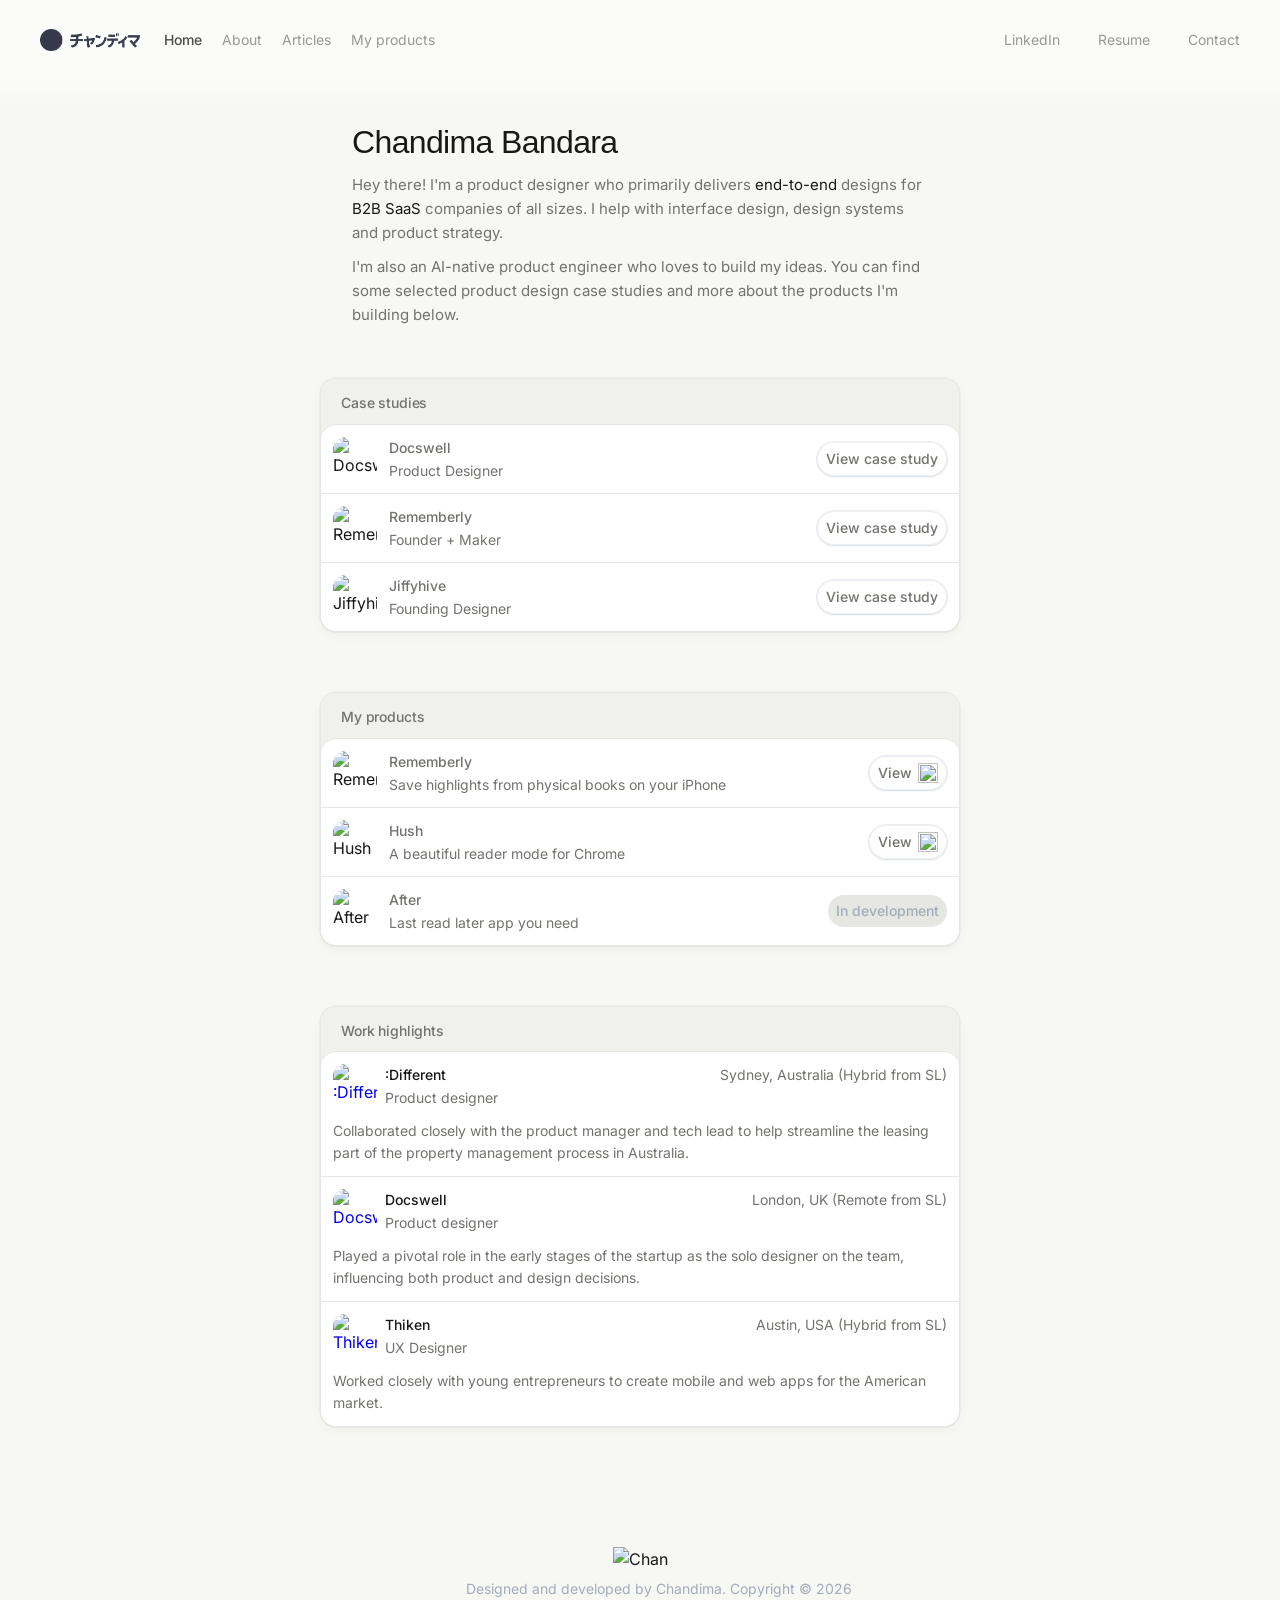
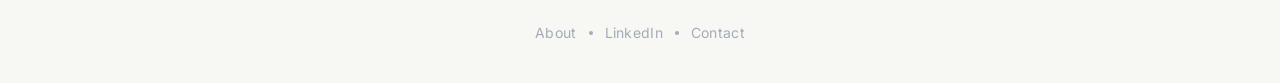
==== index.html @ 18dd3f69 "Update index.html" ====
<!doctype html>
<html lang="en">
  <head>
    <meta charset="UTF-8" />
    <meta
      name="viewport"
      content="width=device-width, initial-scale=1.0, viewport-fit=cover"
    />
    <meta name="theme-color" content="#ffffff" />
    <title>Chandima - Product Designer</title>
    <!-- Favicon -->
    <link rel="icon" type="image/x-icon" href="assets/favicon/favicon.ico" />
    <link rel="icon" type="image/png" sizes="96x96" href="assets/favicon/favicon-96x96.png" />
    <link rel="icon" type="image/svg+xml" href="assets/favicon/favicon.svg" />
    <link rel="apple-touch-icon" sizes="180x180" href="assets/favicon/apple-touch-icon.png" />
    <link rel="manifest" href="assets/favicon/site.webmanifest" />

    <link rel="preconnect" href="https://fonts.googleapis.com" />
    <link rel="preconnect" href="https://fonts.gstatic.com" crossorigin />
    <link
      href="https://fonts.googleapis.com/css2?family=Inter:opsz,wght@14..32,400..700&display=swap"
      rel="stylesheet"
    />
    <link
      href="https://fonts.googleapis.com/css2?family=JetBrains+Mono:wght@400;500;600;700&display=swap"
      rel="stylesheet"
    />
    <link rel="stylesheet" href="styles.css" />


    <!-- Open Graph / Facebook -->
    <meta property="og:type" content="website" />
    <meta property="og:title" content="Chandima - Product Designer" />
    <meta
      property="og:description"
      content="G'day, I'm Chan—A product designer and AI-powered developer."
    />
    <meta property="og:image" content="assets/open-graph.jpg" />

    <!-- Twitter -->
    <meta property="twitter:card" content="summary_large_image" />
    <meta property="twitter:title" content="Chandima - Product Designer" />
    <meta
      property="twitter:description"
      content="G'day, I'm Chan—A product designer and AI-powered developer."
    />
    <meta property="twitter:image" content="assets/open-graph.jpg" />

    <!-- Microsoft Clarity -->
    <script type="text/javascript">
      (function (c, l, a, r, i, t, y) {
        c[a] =
          c[a] ||
          function () {
            (c[a].q = c[a].q || []).push(arguments);
          };
        t = l.createElement(r);
        t.async = 1;
        t.src = 'https://www.clarity.ms/tag/' + i;
        y = l.getElementsByTagName(r)[0];
        y.parentNode.insertBefore(t, y);
      })(window, document, 'clarity', 'script', 'v20jyh00d5');
    </script>
    <!-- Hotjar Tracking Code for https://www.chandima.live -->
    <script>
      (function (h, o, t, j, a, r) {
        h.hj =
          h.hj ||
          function () {
            (h.hj.q = h.hj.q || []).push(arguments);
          };
        h._hjSettings = { hjid: 5008387, hjsv: 6 };
        a = o.getElementsByTagName('head')[0];
        r = o.createElement('script');
        r.async = 1;
        r.src = t + h._hjSettings.hjid + j + h._hjSettings.hjsv;
        a.appendChild(r);
      })(window, document, 'https://static.hotjar.com/c/hotjar-', '.js?sv=');
    </script>
    <!-- Google tag (gtag.js) -->
    <script
      async
      src="https://www.googletagmanager.com/gtag/js?id=G-MLHM3Q5T0Y"
    ></script>
    <script>
      window.dataLayer = window.dataLayer || [];
      function gtag() {
        dataLayer.push(arguments);
      }
      gtag('js', new Date());

      gtag('config', 'G-MLHM3Q5T0Y');
    </script>
  </head>
  <body>

    <div class="home page-root">
      <!-- Navbar -->
      <nav class="navbar">
        <div class="navbar-background"></div>
        <div class="navbar-content">
          <div class="nav-left">
            <a href="index.html" class="logo-link">
              <img src="assets/logo.png" alt="Chan" class="logo-image" />
            </a>
            <div class="nav-links">
              <a href="index.html" class="nav-link active">Home</a>
              <a href="about.html" class="nav-link">About</a>
              <a href="articles.html" class="nav-link">Articles</a>
              <a href="products.html" class="nav-link">My products</a>
            </div>
          </div>
          <div class="nav-right">
            <div class="nav-links">
              <a
                href="https://www.linkedin.com/in/chanbandara"
                class="nav-link has-icon"
                target="_blank"
                rel="noopener noreferrer"
                >LinkedIn<img src="assets/arrow-up-right.svg" alt="" class="nav-link-icon" /></a
              >
              <a
                href="https://drive.google.com/file/d/1zkMgUpNFrgcPfYl2BF4a07LVxze5P_ru/view?usp=drive_link"
                class="nav-link has-icon"
                target="_blank"
                rel="noopener noreferrer"
                >Resume<img src="assets/arrow-up-right.svg" alt="" class="nav-link-icon" /></a
              >
              <a href="contact.html" class="nav-link">Contact</a>
            </div>
            <button class="mobile-menu-toggle" aria-label="Toggle menu">
              <img src="assets/menu.svg" alt="Menu" width="24" height="24" />
            </button>
          </div>
        </div>
        <!-- Mobile Menu Overlay -->
        <div class="mobile-menu-overlay">
          <div class="mobile-nav-links">
            <a href="index.html" class="mobile-nav-link active">Home</a>
            <a href="about.html" class="mobile-nav-link">About</a>
            <a href="articles.html" class="mobile-nav-link">Articles</a>
            <a href="products.html" class="mobile-nav-link">My products</a>
            <a
              href="https://www.linkedin.com/in/chanbandara"
              class="mobile-nav-link has-icon"
              target="_blank"
              rel="noopener noreferrer"
              >LinkedIn<img src="assets/arrow-up-right.svg" alt="" class="nav-link-icon" /></a
            >
            <a
              href="https://drive.google.com/file/d/1zkMgUpNFrgcPfYl2BF4a07LVxze5P_ru/view?usp=drive_link"
              class="mobile-nav-link has-icon"
              target="_blank"
              rel="noopener noreferrer"
              >Resume<img src="assets/arrow-up-right.svg" alt="" class="nav-link-icon" /></a
            >
            <a href="contact.html" class="mobile-nav-link">Contact</a>
          </div>
        </div>
      </nav>

      <!-- Animated cloud layer (background within intro stack) -->

      <div class="intro-stack">
        <!-- Hero Section -->
        <section class="hero">
          <div class="hero-content">
            <div class="hero-text">
              <h1 class="hero-title">Chandima Bandara</h1>
            </div>
            <div class="hero-body">
              <p class="body-text">
                Hey there! I'm a product designer who primarily delivers <span class="highlighted-text">end-to-end</span> designs for <span class="highlighted-text">B2B SaaS</span> companies of all sizes. I help with interface design, design systems and product strategy.
              </p>
              <p class="body-text">
                I'm also an AI-native product engineer who loves to build my ideas. You can find some selected product design case studies and more about the products I'm building below.
              </p>
            </div>
          </div>
        </section>



        <!-- Case Studies Section -->
        <section class="case-studies" id="case-studies">
          <div class="products-fieldset">
            <div class="products-fieldset-legend">
              <span class="products-fieldset-legend-text">Case studies</span>
            </div>
            <div class="products-fieldset-body">
              <!-- Docswell Case Study -->
              <div
                class="case-card"
                data-case-study="docswell"
                data-preview-image="assets/docswell-case-study/docswell-featured.png"
              >
                <div class="product-card-content">
                  <div class="product-logo-wrapper">
                    <img
                      src="assets/docswell-case-study/product-logo.png"
                      alt="Docswell logo"
                      class="product-logo"
                    />
                  </div>
                  <div class="product-details">
                    <p class="product-name">Docswell</p>
                    <p class="product-description">Product Designer</p>
                  </div>
                </div>
                <a href="docswell-case-study.html" class="product-button-secondary">
                  <span class="product-button-text">View case study</span>
                </a>
              </div>
              
              <!-- Rememberly Case Study -->
              <div
                class="case-card"
                data-case-study="rememberly"
                data-preview-image="assets/rememberly-case-study/rememberly-featured.png"
              >
                <div class="product-card-content">
                  <div class="product-logo-wrapper">
                    <img
                      src="assets/rememberly-case-study/rememberly-company-logo.png"
                      alt="Rememberly logo"
                      class="product-logo"
                    />
                  </div>
                  <div class="product-details">
                    <p class="product-name">Rememberly</p>
                    <p class="product-description">Founder + Maker</p>
                  </div>
                </div>
                <a href="rememberly-case-study.html" class="product-button-secondary">
                  <span class="product-button-text">View case study</span>
                </a>
              </div>
              
              <!-- Jiffyhive Case Study -->
              <div
                class="case-card"
                data-case-study="jiffyhive"
                data-preview-image="assets/jiffy-case-study/jiffy-featured.png"
              >
                <div class="product-card-content">
                  <div class="product-logo-wrapper">
                    <img
                      src="assets/jiffyhive-case-study-logo.png"
                      alt="Jiffyhive logo"
                      class="product-logo"
                    />
                  </div>
                  <div class="product-details">
                    <p class="product-name">Jiffyhive</p>
                    <p class="product-description">Founding Designer</p>
                  </div>
                </div>
                <a href="jiffyhive-case-study.html" class="product-button-secondary">
                  <span class="product-button-text">View case study</span>
                </a>
              </div>
            </div>
          </div>
        </section>
      </div>

      <!-- My Products Section -->
      <section class="my-products-section" id="my-products">
        <div class="products-fieldset">
          <div class="products-fieldset-legend">
            <span class="products-fieldset-legend-text">My products</span>
          </div>
          <div class="products-fieldset-body">
            <div class="product-card">
              <div class="product-card-content">
                <div class="product-logo-wrapper">
                  <img
                    src="assets/rememberly-product-logo.png"
                    alt="Rememberly logo"
                    class="product-logo"
                  />
                </div>
                <div class="product-details">
                  <p class="product-name">Rememberly</p>
                  <p class="product-description">
                    <span class="desc-desktop">Save highlights from physical books on your iPhone</span>
                    <span class="desc-mobile">iPhone app</span>
                  </p>
                </div>
              </div>
              <a
                href="https://apple.co/4uzIlRn"
                class="product-button-secondary"
                target="_blank"
                rel="noopener noreferrer"
              >
                <span class="product-button-text">View</span>
                <img
                  src="assets/arrow-up-right.svg"
                  alt=""
                  class="product-button-icon"
                />
              </a>
            </div>
            <div class="product-card">
              <div class="product-card-content">
                <div class="product-logo-wrapper">
                  <img
                    src="assets/hush-product-logo.png"
                    alt="Hush logo"
                    class="product-logo"
                  />
                </div>
                <div class="product-details">
                  <p class="product-name">Hush</p>
                  <p class="product-description">
                    <span class="desc-desktop">A beautiful reader mode for Chrome</span>
                    <span class="desc-mobile">Chrome extension</span>
                  </p>
                </div>
              </div>
              <a
                href="https://chromewebstore.google.com/detail/ccpcpcolgkpbcljphckfcfigfbdjknpb?utm_source=item-share-cb"
                class="product-button-secondary"
                target="_blank"
                rel="noopener noreferrer"
              >
                <span class="product-button-text">View</span>
                <img
                  src="assets/arrow-up-right.svg"
                  alt=""
                  class="product-button-icon"
                />
              </a>
            </div>
            <div class="product-card">
              <div class="product-card-content">
                <div class="product-logo-wrapper">
                  <img
                    src="assets/after-product-logo.png"
                    alt="After logo"
                    class="product-logo"
                  />
                </div>
                <div class="product-details">
                  <p class="product-name">After</p>
                  <p class="product-description">
                    <span class="desc-desktop">Last read later app you need</span>
                    <span class="desc-mobile">Read later app</span>
                  </p>
                </div>
              </div>
              <button class="product-button-disabled" disabled>
                <span class="product-button-text">In development</span>
              </button>
            </div>
          </div>
        </div>
      </section>

      <!-- Testimonials Section (Hidden) -->
      <!--
      <section class="testimonials-section" id="testimonials">
        <div class="testimonials-content">
          <div class="testimonials-header">
            <div class="testimonials-icon">
              <img
                src="assets/testimonials/testimonial-icon.png"
                alt="Testimonials icon"
                class="testimonials-icon-img"
              />
            </div>
            <h3 class="section-heading">Words from colleagues</h3>
            <p class="testimonials-subtitle">
              A few good words from colleagues
            </p>
          </div>
          <div class="testimonials-list">
            <div class="testimonial-item">
              <div class="testimonial-profile">
                <div class="testimonial-avatar-wrapper">
                  <img
                    src="assets/testimonials/image-andrew.png"
                    alt="Andrew McKay"
                    class="testimonial-avatar"
                  />
                </div>
                <div class="testimonial-author-info">
                  <h4 class="testimonial-author-name">
                    <a
                      href="https://www.linkedin.com/in/andrewmckay899/"
                      target="_blank"
                      >Andrew McKay</a
                    >
                  </h4>
                  <p class="testimonial-author-role">
                    Principal Product Designer @Relume
                  </p>
                </div>
              </div>
              <div class="testimonial-text">
                <p>
                  Chandima has been a great addition to my team of designers at
                  :Different. He is naturally inquisitive and has demonstrated
                  high level of detail when approaching his work. His UX
                  research skills are strong and he has a natural charisma that
                  has made it easy to form relationships with colleagues.
                </p>
              </div>
            </div>
            <div class="testimonial-item">
              <div class="testimonial-profile">
                <div class="testimonial-avatar-wrapper">
                  <img
                    src="assets/testimonials/image-vishwa.png"
                    alt="Vishwa Perera"
                    class="testimonial-avatar"
                  />
                </div>
                <div class="testimonial-author-info">
                  <h4 class="testimonial-author-name">
                    <a
                      href="https://www.linkedin.com/in/vishwakperera/"
                      target="_blank"
                      >Vishwa Perera</a
                    >
                  </h4>
                  <p class="testimonial-author-role">
                    Design Consultant @OwasLo
                  </p>
                </div>
              </div>
              <div class="testimonial-text">
                <p>
                  It was a pleasure working with Chandima on the product design
                  team where we were constantly brain milked to find the most
                  suitable answers to mind-tangling problems. Despite being a
                  part of a team where the product manager was constantly
                  switched, Chandima showed how great he is at adapting to the
                  situation and working through the storm. Wish him all the very
                  best in all his future endeavours and I believe he would be an
                  excellent fit for any product design team.
                </p>
              </div>
            </div>
          </div>
        </div>
      </section>
      -->

      <!-- Work Experience Section -->
      <section class="work-experience-section" id="work-experience">
        <div class="products-fieldset">
          <div class="products-fieldset-legend">
            <span class="products-fieldset-legend-text">Work highlights</span>
          </div>
          <div class="products-fieldset-body">
            <div class="experience-item">
              <div class="experience-header">
                <div class="experience-company-details">
                  <div class="experience-logo-wrapper">
                    <a href="https://www.linkedin.com/company/different/" target="_blank" rel="noopener noreferrer" style="display: contents;">
                      <img
                        src="assets/work-experience/different-logo.png"
                        alt=":Different logo"
                        class="experience-logo"
                      />
                    </a>
                  </div>
                  <div class="experience-info">
                    <a href="https://www.linkedin.com/company/different/" target="_blank" rel="noopener noreferrer" style="text-decoration: none; color: inherit;">
                      <h4 class="experience-company">:Different</h4>
                    </a>
                    <p class="experience-role">Product designer</p>
                  </div>
                </div>
                <div class="experience-location">Sydney, Australia (Hybrid from SL)</div>
              </div>
              <div class="experience-description">
                <p>
                  Collaborated closely with the product manager and tech lead to
                  help streamline the leasing part of the property management
                  process in Australia.
                </p>
              </div>
            </div>
            <div class="experience-item">
              <div class="experience-header">
                <div class="experience-company-details">
                  <div class="experience-logo-wrapper">
                    <a href="https://www.linkedin.com/company/therasee/" target="_blank" rel="noopener noreferrer" style="display: contents;">
                      <img
                        src="assets/work-experience/docswell-logo.png"
                        alt="Docswell logo"
                        class="experience-logo"
                      />
                    </a>
                  </div>
                  <div class="experience-info">
                    <a href="https://www.linkedin.com/company/therasee/" target="_blank" rel="noopener noreferrer" style="text-decoration: none; color: inherit;">
                      <h4 class="experience-company">Docswell</h4>
                    </a>
                    <p class="experience-role">Product designer</p>
                  </div>
                </div>
                <div class="experience-location">London, UK (Remote from SL)</div>
              </div>
              <div class="experience-description">
                <p>
                  Played a pivotal role in the early stages of the startup as
                  the solo designer on the team, influencing both product and
                  design decisions.
                </p>
              </div>
            </div>
            <div class="experience-item">
              <div class="experience-header">
                <div class="experience-company-details">
                  <div class="experience-logo-wrapper">
                    <a href="https://www.linkedin.com/company/thiken/" target="_blank" rel="noopener noreferrer" style="display: contents;">
                      <img
                        src="assets/work-experience/thiken-logo.png"
                        alt="Thiken logo"
                        class="experience-logo"
                      />
                    </a>
                  </div>
                  <div class="experience-info">
                    <a href="https://www.linkedin.com/company/thiken/" target="_blank" rel="noopener noreferrer" style="text-decoration: none; color: inherit;">
                      <h4 class="experience-company">Thiken</h4>
                    </a>
                    <p class="experience-role">UX Designer</p>
                  </div>
                </div>
                <div class="experience-location">Austin, USA (Hybrid from SL)</div>
              </div>
              <div class="experience-description">
                <p>
                  Worked closely with young entrepreneurs to create mobile and
                  web apps for the American market.
                </p>
              </div>
            </div>
          </div>
        </div>
      </section>

      <!-- Footer Section -->
      <footer class="footer-section">
        <div class="footer-content">
          <div class="footer-top">
            <div class="footer-logo">
              <img src="assets/footer-logo.png" alt="Chan" />
            </div>
            <p class="footer-copyright">
              Designed and developed by Chandima. Copyright © 2026
            </p>
          </div>
          <div class="footer-links">
            <a href="about.html" class="footer-link">About</a>
            <div class="footer-dot"></div>
            <a
              href="https://www.linkedin.com/in/chankarunaratne/"
              target="_blank"
              class="footer-link"
              >LinkedIn</a
            >
            <div class="footer-dot"></div>
            <a href="contact.html" class="footer-link"
              >Contact</a
            >
          </div>
        </div>
      </footer>

      <!-- Image Popup Modal -->
      <div
        id="image-popup-modal"
        class="image-popup-modal"
        style="display: none"
      >
        <div class="image-popup-overlay"></div>
        <button class="image-popup-close" aria-label="Close image popup">
          <img src="assets/close-button.svg" alt="Close" />
        </button>
        <img id="popup-image" src="" alt="" class="popup-image" />
      </div>
    </div>


    <script src="page-transition.js" defer></script>
    <script src="script-clean.js" defer></script>
  </body>
</html>
---- styles.css ----
/* PP Neue Montreal Font Faces */
@font-face {
  font-family: 'PP Neue Montreal';
  src: url('fonts/PPNeueMontreal-Book.otf') format('opentype');
  font-weight: 400;
  font-style: normal;
  font-display: swap;
}

@font-face {
  font-family: 'PP Neue Montreal';
  src: url('fonts/PPNeueMontreal-Medium.otf') format('opentype');
  font-weight: 500;
  font-style: normal;
  font-display: swap;
}

@font-face {
  font-family: 'PP Neue Montreal';
  src: url('fonts/PPNeueMontreal-Bold.otf') format('opentype');
  font-weight: 700;
  font-style: normal;
  font-display: swap;
}

@font-face {
  font-family: 'PP Neue Montreal';
  src: url('fonts/PPNeueMontreal-Italic.otf') format('opentype');
  font-weight: 400;
  font-style: italic;
  font-display: swap;
}

@font-face {
  font-family: 'PP Neue Montreal';
  src: url('fonts/PPNeueMontreal-Thin.otf') format('opentype');
  font-weight: 100;
  font-style: normal;
  font-display: swap;
}

/* Reset and base styles */
* {
  margin: 0;
  padding: 0;
  box-sizing: border-box;
}

html {
  width: 100%;
  overflow-x: clip;
  min-height: 100%;
  scroll-behavior: smooth;
  /* Clean white background */
  background: var(--bg-white);
  transition: background-color 0.3s ease;
}

/* iOS Safari edge-to-edge: fill the safe area behind the notch */
@supports (padding-top: env(safe-area-inset-top)) {
  html::before {
    content: '';
    position: fixed;
    top: 0;
    left: 0;
    right: 0;
    height: env(safe-area-inset-top, 0px);
    background: var(--bg-white);
    transition: background-color 0.3s ease;
    z-index: 999; /* Ensure it sits above standard content but below navbar */
    pointer-events: none;
  }
}

body {
  font-family:
    'Inter',
    -apple-system,
    BlinkMacSystemFont,
    'Segoe UI',
    Roboto,
    'Helvetica Neue',
    Arial,
    sans-serif;
  background-color: transparent;
  color: var(--text-primary);
  line-height: 1.5;
  -webkit-font-smoothing: antialiased;
  -moz-osx-font-smoothing: grayscale;
  margin: 0;
  padding: 0;
  width: 100%;
  overflow-x: clip;
  min-height: 100vh;
  position: relative;
  transition: background-color 0.3s ease, color 0.3s ease;
}

/* Cross-page fade (used for home <-> about navigation) */
.page-root {
  opacity: 0;
  transition: opacity 180ms ease;
}

.page-root.page-ready {
  opacity: 1;
}

.page-root.page-leave {
  opacity: 0;
}



/* Animation classes for smooth loading */
.fade-blur-up {
  opacity: 0;
  transform: translateY(20px);
  filter: blur(8px);
  transition:
    opacity 0.8s cubic-bezier(0.34, 1.56, 0.64, 1),
    transform 0.9s cubic-bezier(0.34, 1.56, 0.64, 1),
    filter 0.8s cubic-bezier(0.34, 1.56, 0.64, 1);
}

.fade-blur-up.animate {
  opacity: 1;
  transform: translateY(0);
  filter: blur(0px);
}

@keyframes aboutModalBodyFadeIn {
  0% {
    opacity: 0;
    transform: translateY(24px);
    filter: blur(14px);
  }
  100% {
    opacity: 1;
    transform: translateY(0px);
    filter: blur(0px);
  }
}

@keyframes aboutModalBodyFadeOut {
  0% {
    opacity: 1;
    transform: translateY(0px);
    filter: blur(0px);
  }
  100% {
    opacity: 0;
    transform: translateY(24px);
    filter: blur(14px);
  }
}

/* Initial state - all sections hidden by default */
.navbar,
.about-panel,
.hero,
.case-studies,
.my-products-section,
.work-experience-section,
.writing-section,
.articles-section,
.testimonials-section,
.final-illustration-section,
.footer-section {
  opacity: 0;
  transform: translateY(20px);
  filter: blur(8px);
}

/* Case study page: hidden until JS adds fade-blur-up + animate */
.case-study-page .case-study-header,
.case-study-page .case-study-app-card,
.case-study-page .case-study-text-container > .case-study-featured-image,
.case-study-page .case-study-text-container > .case-study-note-container,
.case-study-page .case-study-achievements,
.case-study-page .case-study-sections,
.case-study-page .case-study-description {
  opacity: 0;
  transform: translateY(20px);
  filter: blur(8px);
}

.case-study-page .fade-blur-up.animate {
  opacity: 1;
  transform: none;
  filter: none;
}

/* Container for staggered animations */
.stagger-container {
  opacity: 0;
  filter: blur(8px);
  transform: translateY(12px);
  transition:
    opacity 0.7s cubic-bezier(0.34, 1.56, 0.64, 1),
    filter 0.7s cubic-bezier(0.34, 1.56, 0.64, 1),
    transform 1.4s cubic-bezier(0.34, 1.56, 0.64, 1);
}

.stagger-container.animate {
  opacity: 1;
  filter: blur(0px);
  transform: translateY(0);
}

/* Spring animation delays for staggered loading */
.stagger-delay-1 {
  animation-delay: 0.06s;
}
.stagger-delay-2 {
  animation-delay: 0.12s;
}
.stagger-delay-3 {
  animation-delay: 0.18s;
}
.stagger-delay-4 {
  animation-delay: 0.24s;
}
.stagger-delay-5 {
  animation-delay: 0.3s;
}
.stagger-delay-6 {
  animation-delay: 0.36s;
}
.stagger-delay-7 {
  animation-delay: 0.42s;
}
.stagger-delay-8 {
  animation-delay: 0.48s;
}

/* Enhanced transitions for interactive elements */
.smooth-transition {
  transition: all 0.3s cubic-bezier(0.4, 0, 0.2, 1);
}

.section-heading {
  font-family:
    'Inter',
    -apple-system,
    BlinkMacSystemFont,
    'Segoe UI',
    Roboto,
    'Helvetica Neue',
    Arial,
    sans-serif;
  font-size: 18px;
  font-weight: 400;
  line-height: 1;
  color: var(--text-primary);
  margin: 0;
  margin-top: 12px;
}

/* Design System Variables */
:root {
  /* --- Primitives --- */
  --white:     #ffffff;
  
  /* --- Gray (warm neutral) ---
     Anchored at surface default #f7f7f4 (gray-100).
     OKLCH generation: perceptual lightness ladder, hue locked at ~106°
     (warm paper from anchor), chroma held low and tapered on dark stops.
     gray-50/100/200 = surfaces; gray-400+ = text & borders. */
  --gray-50:   #fdfdfa; /* raised / inset highlight — lightest surface */
  --gray-100:  #f7f7f4; /* surface default — page & panel background */
  --gray-150:  #f0f0ed; /* sunken card background (Option 1) */
  --gray-200:  #e6e6e3; /* borders, dividers, sunken wells */
  --gray-300:  #d4d4d2; /* strong borders, disabled fills */
  --gray-400:  #8f8f8b; /* placeholder, disabled text (≥3:1 on gray-100) */
  --gray-500:  #72726e; /* secondary text (≥4.5:1 on gray-100) */
  --gray-600:  #545452; /* tertiary emphasis */
  --gray-700:  #41413f; /* dark borders, muted chrome */
  --gray-800:  #282827; /* raised dark surfaces */
  --gray-900:  #181817; /* primary text on light surfaces */

  /* --- New Semantic Variables --- */
  --color-background:         var(--gray-100);  /* page background */
  --color-surface:            var(--white);     /* cards, modals — lifts off warm bg */
  --color-surface-raised:     var(--gray-50);   /* subtle elevation (dropdowns, wells) */
  --color-surface-overlay:    var(--white);     /* popovers, toasts */
  --color-surface-sunken:     var(--gray-200);  /* inset panels, code blocks */
  --color-surface-sunken-soft: var(--gray-150); /* soft sunken surfaces (app cards) */

  --color-foreground:         var(--gray-900);  /* primary body text */
  --color-foreground-muted:   var(--gray-500);  /* secondary text, labels */
  --color-foreground-subtle:  var(--gray-400);  /* placeholder, disabled */

  /* Legacy Semantic Mappings (for backwards-compatibility) */
  --text-primary: var(--color-foreground);
  --text-muted: var(--color-foreground-muted);
  --text-subdued: var(--color-foreground-muted);
  --text-normal: var(--color-foreground-muted);
  --bg-normal: var(--color-surface-sunken-soft);
  --bg-pressed: var(--color-surface-sunken);
  --bg-white: var(--color-background);
  --app-card-surface: var(--white);
  --app-card-border: var(--color-surface-sunken);
  --gradient-from: #949494;
  --gradient-to: #b3b3b399;
  --navbar-bg: rgba(254, 254, 254, 0.65);
  --navbar-bg-scrolled: rgba(254, 254, 254, 0.75);
  --hero-bg: var(--color-surface-sunken-soft);
  --hero-border: var(--color-surface-sunken);
  --modal-overlay: rgba(0, 0, 0, 0.8);
  --card-border: var(--color-surface-sunken);
  --border-regular: var(--color-surface-sunken);
  --card-role-text: rgba(0, 0, 0, 0.6);
  --article-title: var(--text-muted);
  --article-button-bg: var(--white);
  --article-button-border: rgba(18, 55, 105, 0.08);
  --article-button-shadow: rgba(164, 172, 185, 0.24);
  --article-button-hover: var(--color-surface-raised);
  --article-divider: var(--color-surface-sunken);
  --testimonial-bg: var(--white);
  --testimonial-name: #000000;
  --testimonial-border: var(--color-surface-sunken);
  --nav-link: rgba(0, 0, 0, 0.4);
  --nav-link-active: rgba(0, 0, 0, 0.7);
  --nav-link-hover: rgba(0, 0, 0, 0.8);
  --nav-location: rgba(0, 0, 0, 0.3);
  --card-bg: var(--white);
  --card-shadow: 0 0 0 0.5px rgba(0, 0, 0, 0.06), 0 1px 3px rgba(0, 0, 0, 0.04), 0 4px 12px rgba(0, 0, 0, 0.03);
}

.text-muted {
  color: var(--text-muted);
}

/* Layout */
.home {
  position: relative;
  min-height: 100vh;
  width: 100%;
  overflow-x: clip;
  padding-top: 0; /* navbar is not fixed */
}

/* About page layout */
.about {
  position: relative;
  width: 100%;
  overflow: visible; /* allow standard page scroll */
  min-height: 100vh;
}

.about-html,
.about-page {
  height: auto;
  overflow: visible;
}

/* About: ensure the content panel is always above sky + glare layers */
.about-page .intro-stack {
  z-index: 1; /* create a clear stacking context above background layers */
}

.about-page .about-panel {
  z-index: 2; /* keep the panel above any intro-stack overlays */
}



/* Match the homepage background layer */
.about::before {
  content: '';
  position: absolute;
  top: 0;
  left: 50%;
  transform: translateX(-50%);
  width: 100%;
  height: 100svh;
  pointer-events: none;
  z-index: -3;
  background: var(--bg-white);
}

@supports (height: 100dvh) {
  .about::before {
    height: 100dvh;
  }
}

/* White content container that matches hero width + top radius and starts in same vertical spot */
.about-panel {
  margin: 0 auto;
  width: 720px;
  max-width: 90%;
  /* About: white reading surface, with subtle "glassy" border/highlight */
  background: linear-gradient(
    180deg,
    rgba(255, 255, 255, 0.92) 0%,
    rgba(255, 255, 255, 0.86) 100%
  );
  border-radius: 32px;
  border: 1px solid rgba(255, 255, 255, 0.62);
  backdrop-filter: saturate(120%) blur(18px);
  -webkit-backdrop-filter: saturate(120%) blur(18px);
  box-shadow:
    0 14px 40px rgba(0, 0, 0, 0.12),
    inset 0 1px 0 rgba(255, 255, 255, 0.82);
  overflow: hidden;
  display: flex;
  flex-direction: column;
  position: relative; /* needed for lens flare overlay */
  /* Force Safari to respect border-radius clipping for animated children */
  -webkit-mask-image: -webkit-radial-gradient(white, black);
  mask-image: radial-gradient(white, black);
  isolation: isolate;
  /* Fill the rest of the viewport under the navbar */
  height: calc(100vh - var(--navbar-height, 0px));
}

@supports (height: 100dvh) {
  .about-panel {
    height: calc(100dvh - var(--navbar-height, 0px));
  }
}

/* About panel lens flare overlay - same as hero glass reflection */
.about-panel::before {
  content: '';
  position: absolute;
  inset: 0;
  pointer-events: none;
  /* Keep the "glass" feel, but make it subtle (better for long-form reading) */
  background-image:
    radial-gradient(
      circle at 85% 10%,
      rgba(255, 255, 255, 0.75) 0%,
      rgba(255, 255, 255, 0.22) 22%,
      rgba(255, 255, 255, 0) 55%
    ),
    linear-gradient(
      180deg,
      rgba(255, 255, 255, 0.55) 0%,
      rgba(255, 255, 255, 0) 40%
    );
  opacity: 0.55;
  filter: blur(0.5px);
  animation: none;
  z-index: 0;
}

.about-panel-scroll {
  flex: 1;
  min-height: 0;
  overflow-y: auto;
  -webkit-overflow-scrolling: touch;
  overscroll-behavior: contain;
  padding-bottom: env(safe-area-inset-bottom, 0px);
}

.about-panel-inner {
  padding: 35px 32px 48px 32px; /* align with hero padding, plus a bit more bottom */
  position: relative;
  z-index: 1; /* ensure text sits above the flare */
}

.about-title {
  font-family:
    'Inter',
    -apple-system,
    BlinkMacSystemFont,
    'Segoe UI',
    Roboto,
    'Helvetica Neue',
    Arial,
    sans-serif;
  font-size: 24px;
  font-weight: 500;
  line-height: 32px;
  color: var(--text-muted);
  margin: 0;
  letter-spacing: -0.01em;
}

.about-body {
  font-family:
    'Inter',
    -apple-system,
    BlinkMacSystemFont,
    'Segoe UI',
    Roboto,
    'Helvetica Neue',
    Arial,
    sans-serif;
  font-size: 16px;
  font-weight: 400;
  line-height: 26px;
  color: var(--text-normal);
  margin: 0;
}

/* About Modal (Figma 2026) */
#about-modal .about-modal-inner {
  display: flex;
  flex-direction: column;
  align-items: stretch;
  justify-content: flex-start;
  gap: 32px;
  width: 100%;
}

#about-modal .about-modal-header {
  text-align: left;
  display: flex;
  flex-direction: column;
  align-items: flex-start;
  gap: 12px;
  width: 100%;
  max-width: 654px;
  margin-left: auto;
  margin-right: auto;
}

#about-modal .about-hero-title {
  font-family:
    'Inter Display',
    -apple-system,
    BlinkMacSystemFont,
    'Segoe UI',
    Roboto,
    'Helvetica Neue',
    Arial,
    sans-serif;
  font-size: 32px;
  line-height: 38px;
  font-weight: 500;
  letter-spacing: -0.02em;
  color: var(--text-primary);
  margin: 0;
}

#about-modal .about-hero-description {
  font-size: 15px;
  line-height: 24px;
  color: var(--text-normal);
  font-weight: 400;
  margin: 0;
  max-width: 600px;
}

#about-modal .about-cover-frame {
  width: 100%;
  max-width: 832px;
  margin: 0 auto;
  border-radius: 0;
  overflow: visible;
  box-shadow: none;
  border: none;
}

#about-modal .about-cover-photo {
  width: 100%;
  height: auto;
  aspect-ratio: 3 / 2;
  object-fit: cover;
  display: block;
}

#about-modal .about-modal-right {
  width: 100%;
  max-width: 654px;
  display: flex;
  flex-direction: column;
  align-items: flex-start;
  gap: 24px;
  margin-left: auto;
  margin-right: auto;
}

#about-modal .about-body {
  width: 100%;
  max-width: 640px;
  margin-left: auto;
  margin-right: auto;
  box-sizing: border-box;
}

#about-modal .about-modal-nav {
  display: inline-flex;
  align-items: center;
  justify-content: center;
  padding: 4px;
  border-radius: 1000px;
  background: var(--bg-normal);
  flex-wrap: wrap;
  position: relative;
  isolation: isolate;
}

/* Sliding indicator behind the active tab */
#about-modal .about-nav-slider {
  position: absolute;
  top: 4px;
  left: 4px;
  height: 38px;
  border-radius: 1000px;
  background: #ffffff;
  opacity: 0.9;
  box-shadow:
    0px 1px 3px rgba(0, 0, 0, 0.08),
    0px 1px 2px rgba(0, 0, 0, 0.04);
  transition:
    transform 0.35s cubic-bezier(0.4, 0, 0.2, 1),
    width 0.35s cubic-bezier(0.4, 0, 0.2, 1);
  pointer-events: none;
  z-index: -1;
  will-change: transform, width;
}

#about-modal .about-modal-nav-item {
  height: 38px;
  padding: 0 16px;
  border-radius: 1000px;
  border: none;
  background: transparent;
  cursor: pointer;
  font-family:
    'Inter',
    -apple-system,
    BlinkMacSystemFont,
    'Segoe UI',
    Roboto,
    'Helvetica Neue',
    Arial,
    sans-serif;
  font-size: 14px;
  font-weight: 400;
  line-height: 38px;
  color: var(--text-normal);
  text-align: center;
  padding-bottom: 1px; /* visually matches Figma's "pb-px" */
  position: relative;
  z-index: 1;
  transition:
    color 0.2s ease,
    font-weight 0.2s ease;
  -webkit-tap-highlight-color: transparent;
}

#about-modal .about-modal-nav-item:hover:not(.is-active) {
  color: var(--text-muted);
}

#about-modal .about-modal-nav-item:active:not(.is-active) {
  opacity: 0.7;
}

#about-modal .about-modal-nav-item.is-active {
  color: var(--text-muted);
  font-weight: 600;
}

#about-modal .about-modal-body-stack {
  position: relative;
  width: 100%;
  min-height: 0;
  transition: height 0.35s cubic-bezier(0.34, 1.56, 0.64, 1);
  overflow: hidden;
}

#about-modal .about-modal-body {
  position: absolute;
  top: 0;
  left: 0;
  right: 0;
  display: flex;
  flex-direction: column;
  gap: 0;
  padding-bottom: 40px;
  font-size: 14px;
  font-weight: 400;
  line-height: 26px;
  color: var(--text-muted);
  letter-spacing: 0.08px;
  opacity: 0;
  transform: translateY(24px);
  filter: blur(14px);
  transition: none;
  will-change: opacity, transform, filter;
  pointer-events: none;
  visibility: hidden;
  z-index: 0;
}

/* Intro tab keeps 20px gap between paragraphs */
#about-modal .about-modal-body[data-tab='intro'] {
  gap: 20px;
}

#about-modal .about-modal-body.is-visible {
  visibility: visible;
}

#about-modal .about-modal-body.is-active {
  opacity: 1;
  transform: translateY(0);
  pointer-events: auto;
  filter: blur(0px);
  z-index: 1;
}

#about-modal .about-modal-body.is-entering {
  animation: aboutModalBodyFadeIn 0.7s cubic-bezier(0.34, 1.56, 0.64, 1)
    forwards;
  z-index: 2;
}

#about-modal .about-modal-body.is-leaving {
  animation: aboutModalBodyFadeOut 0.55s cubic-bezier(0.34, 1.56, 0.64, 1)
    forwards;
  z-index: 1;
  pointer-events: none;
  opacity: 1;
  transform: translateY(0);
  filter: blur(0px);
}

#about-modal .about-modal-body p {
  margin: 0;
  width: min(654px, 100%);
}

/* Non-intro tabs: 12px spacing within sections, 20px between sections */
#about-modal
  .about-modal-body:not([data-tab='intro'])
  .about-modal-section-heading {
  margin-bottom: 12px;
}

#about-modal
  .about-modal-body:not([data-tab='intro'])
  .about-modal-section-heading:not(:first-child) {
  margin-top: 20px;
}

#about-modal .about-modal-body:not([data-tab='intro']) p {
  margin-bottom: 12px;
}

#about-modal .about-modal-body:not([data-tab='intro']) > *:last-child {
  margin-bottom: 0;
}

/* Photography grid */
#about-modal .about-modal-photo-grid {
  display: grid;
  grid-template-columns: repeat(2, minmax(0, 1fr));
  gap: 16px;
  width: 100%;
  margin-top: 4px;
}

#about-modal .about-modal-photo-grid img {
  width: 100%;
  display: block;
  border-radius: 0;
  object-fit: cover;
  aspect-ratio: 3 / 4;
}

@media (max-width: 768px) {
  #about-modal .about-modal-photo-grid {
    gap: 14px;
  }
}

#about-modal .about-modal-reachout {
  font-weight: 600;
  color: var(--text-muted);
  text-decoration: none;
}

#about-modal .about-modal-reachout:hover {
  text-decoration: underline;
}

#about-modal .about-modal-section-heading {
  font-family:
    'Inter',
    -apple-system,
    BlinkMacSystemFont,
    'Segoe UI',
    Roboto,
    'Helvetica Neue',
    Arial,
    sans-serif;
  font-size: 14px;
  font-weight: 600;
  line-height: 26px;
  color: var(--text-muted);
  letter-spacing: 0.08px;
  margin: 0;
  margin-top: 0;
}

/* Stack wrapper for hero + video intro + case studies */
.intro-stack {
  position: relative;
  z-index: 0;
}

/* Removed old cloud image layer and related styles (replaced by white background) */

/* Navbar */
.navbar {
  position: sticky;
  top: 0;
  width: 100%;
  z-index: 1000;
  background-color: transparent;
  backdrop-filter: none;
  -webkit-backdrop-filter: none;
  transition: color 0.3s ease;
  /* iOS Safari: push content below the notch/Dynamic Island */
  padding-top: env(safe-area-inset-top, 0px);
}

.navbar-background {
  position: absolute;
  inset: 0 0 -32px 0;
  background-color: var(--navbar-bg);
  backdrop-filter: saturate(180%) blur(40px);
  -webkit-backdrop-filter: saturate(180%) blur(40px);
  z-index: -1;
  mask-image: linear-gradient(to bottom, black 65%, transparent 100%);
  -webkit-mask-image: linear-gradient(to bottom, black 65%, transparent 100%);
  pointer-events: none;
}

.navbar-content {
  display: flex;
  align-items: center;
  justify-content: space-between;
  padding: 28px 40px;
  max-width: none;
  margin: 0;
  width: 100%;
  box-sizing: border-box;
}

.nav-left {
  display: flex;
  align-items: center;
  gap: 24px;
}

.logo-section {
  display: flex;
  align-items: center;
  gap: 8px;
}

.logo-link {
  display: flex;
  align-items: center;
  text-decoration: none;
  transition: opacity 0.2s ease;
}

.logo-link:hover {
  opacity: 0.8;
}

.logo-link:active {
  opacity: 0.6;
}

.logo-circle {
  width: 24px;
  height: 24px;
  background-color: #bc002d;
  border-radius: 50%;
  flex-shrink: 0;
}

.logo-image {
  height: 24px;
  width: auto;
  max-width: 100px;
  object-fit: contain;
  filter: none; /* Show original dark logo */
}

.nav-links {
  display: flex;
  align-items: center;
  gap: 20px;
}

.nav-link {
  font-size: 14px;
  line-height: 20px;
  text-decoration: none;
  color: var(--nav-link) !important;
  font-weight: 400;
  transition: color 0.2s ease;
  white-space: nowrap;
}

.nav-link.active {
  color: var(--nav-link-active) !important;
  font-weight: 500;
}

.nav-link:hover {
  color: var(--nav-link-hover) !important;
}

.nav-link.has-icon, .mobile-nav-link.has-icon {
  display: inline-flex;
  align-items: center;
  gap: 4px;
}

.nav-link-icon {
  width: 14px;
  height: 14px;
  flex-shrink: 0;
  display: block;
}

.mobile-nav-link .nav-link-icon {
  width: 16px;
  height: 16px;
  filter: none;
}

/* Nav Right Container */
.nav-right {
  display: flex;
  align-items: center;
  gap: 16px;
}

/* Location text on the right side of navbar */
.nav-location {
  font-family: 'Inter', -apple-system, BlinkMacSystemFont, sans-serif;
  font-size: 14px;
  line-height: 20px;
  color: var(--nav-location);
  font-weight: 400;
  white-space: nowrap;
}

/* Mobile Menu */
.mobile-menu-toggle {
  display: none;
  background: none;
  border: none;
  padding: 8px;
  border-radius: 6px;
  cursor: pointer;
  transition: background-color 0.2s ease;
}

.mobile-menu-toggle:hover {
  background-color: rgba(0, 0, 0, 0.05);
}

.mobile-menu-toggle.active {
  background-color: rgba(0, 0, 0, 0.1);
}

.mobile-menu-toggle img {
  display: block;
}

.mobile-menu-overlay {
  position: absolute;
  top: 100%;
  left: 50%;
  transform: translateX(-50%) translateY(-8px);
  width: 354px;
  background: var(--bg-white);
  border: 1px solid rgba(0, 0, 0, 0.08);
  backdrop-filter: saturate(130%) blur(22px);
  -webkit-backdrop-filter: saturate(130%) blur(22px);
  border-radius: 12px;
  box-shadow: 0 8px 28px rgba(0, 0, 0, 0.12);
  margin-top: 8px;
  opacity: 0;
  pointer-events: none;
  transition:
    opacity 0.2s ease,
    transform 0.2s ease;
}

/* Removed scrolled navbar background behavior */

.mobile-menu-overlay.active {
  opacity: 1;
  pointer-events: auto;
  transform: translateX(-50%) translateY(0);
}

.mobile-nav-links {
  display: flex;
  flex-direction: column;
  padding: 4px;
  gap: 0;
}

.mobile-nav-link {
  font-size: 16px;
  line-height: 24px;
  text-decoration: none;
  color: var(--text-muted); /* Dark text color */
  font-weight: 400;
  padding: 8px 12px;
  border-radius: 6px;
  transition: all 0.2s ease;
  width: 100%;
  box-sizing: border-box;
}

.mobile-nav-link.active {
  color: var(--text-primary);
  font-weight: 500;
  border-radius: 6px;
}

.mobile-nav-link:hover {
  color: var(--text-primary);
  background-color: rgba(0, 0, 0, 0.04);
}

/* Hero Section */
.hero {
  margin: 8px auto 16px;
  width: 576px;
  max-width: 90%;
  background: transparent;
  border-radius: 0;
  border: none;
  box-shadow: none;
  position: relative;
  overflow: hidden;
}

.hero-content {
  padding: 35px 0;
  display: flex;
  flex-direction: column;
  gap: 12px;
}

.hero-title {
  font-size: 32px;
  line-height: 38px;
  font-weight: 500;
  letter-spacing: -0.02em;
  color: var(--text-primary);
  margin: 0;
  font-family:
    'Inter Display',
    -apple-system,
    BlinkMacSystemFont,
    'Segoe UI',
    Roboto,
    'Helvetica Neue',
    Arial,
    sans-serif;
}

/* Force precise two-line layout for hero title on desktop */
.hero-line {
  white-space: nowrap;
}

.highlighted-text {
  color: var(--text-primary);
}

.hero-body {
  display: flex;
  flex-direction: column;
  gap: 10px;
}

.hero-ai-link {
  font-weight: 600;
  color: inherit;
  text-decoration: none;
  cursor: pointer;
}

.hero-ai-link:hover {
  text-decoration: underline;
}

.body-text {
  font-size: 15px;
  line-height: 24px;
  color: var(--text-normal);
  font-weight: 400;
}

.highlight-text {
  color: var(--text-primary);
  font-weight: 500;
  text-decoration: none;
}

/* Hero lens flare overlay - disabled (white background) */

.hero-content {
  position: relative;
  z-index: 1;
}

/* Global lens flare - disabled (white background) */
/* intro-stack::before and ::after removed */

/* Lens flare keyframes removed (white background) */



@keyframes fadeIn {
  from {
    opacity: 0;
  }
  to {
    opacity: 1;
  }
}

@keyframes fadeOut {
  from {
    opacity: 1;
  }
  to {
    opacity: 0;
  }
}

@keyframes slideUp {
  from {
    opacity: 0;
    transform: translateY(20px) scale(0.95);
  }
  to {
    opacity: 1;
    transform: translateY(0) scale(1);
  }
}



.case-study-modal-container {
  --text-muted: #353c47;
  padding: 32px 24px 24px 24px;
  display: flex;
  flex-direction: column;
  gap: 20px;
  overflow-y: auto;
  overscroll-behavior: contain;
  flex: 1;
  min-height: 0;
}

#about-modal .case-study-modal-container {
  overflow: visible !important;
  overscroll-behavior: auto !important;
  flex: none !important;
}



.case-study-content {
  display: flex;
  flex-direction: column;
  gap: 20px;
}

.case-study-text-container {
  display: flex;
  flex-direction: column;
  gap: 20px;
}

.case-study-header {
  display: flex;
  flex-direction: column;
  gap: 8px;
  width: 100%;
  max-width: 576px;
}

.case-study-title {
  font-family:
    'Inter Display',
    -apple-system,
    BlinkMacSystemFont,
    'Segoe UI',
    Roboto,
    'Helvetica Neue',
    Arial,
    sans-serif;
  font-size: 32px;
  font-weight: 500;
  line-height: 40px;
  letter-spacing: -0.28px;
  font-variation-settings: 'opsz' 32;
  color: var(--text-muted);
  margin: 0;
}

.case-study-subheading {
  font-family:
    'Inter',
    -apple-system,
    BlinkMacSystemFont,
    'Segoe UI',
    Roboto,
    'Helvetica Neue',
    Arial,
    sans-serif;
  font-size: 15px;
  font-weight: 400;
  line-height: 24px;
  color: var(--text-normal);
  margin: 0;
}

.case-study-app-card {
  width: 100%;
  background-color: var(--app-card-surface);
  border: 1px solid var(--app-card-border);
  border-radius: 14px;
  overflow: hidden;
}

.case-study-app-card .product-card {
  border-bottom: none;
  padding: 14px;
}

@media (max-width: 420px) {
  .case-study-app-card .product-card {
    align-items: center;
    flex-direction: row;
  }

  .case-study-app-card .product-button-text {
    font-size: 0;
    line-height: 0;
  }

  .case-study-app-card .product-button-text::after {
    content: 'View';
    font-size: 14px;
    line-height: 20px;
  }
}

.case-study-featured-image {
  width: 100%;
  margin: 0;
}

.case-study-section .case-study-featured-image {
  margin-top: 12px;
  margin-bottom: 8px;
}

.case-study-featured-image img {
  width: 100%;
  height: auto;
  display: block;
  border-radius: 0;
}

/* Achievement Cards */
.case-study-achievements {
  display: flex;
  flex-direction: row;
  gap: 10px;
  width: 100%;
}

.achievement-card {
  flex: 1;
  display: flex;
  flex-direction: column;
  justify-content: flex-start;
  align-items: flex-start;
  gap: 0px;
  padding: 20px 20px 20px;
  text-align: left;
  background: #f6f6f7;
  border: 1px solid rgba(0, 0, 0, 0.06);
  border-radius: 12px;
  box-shadow:
    inset 0 1px 0 0 rgba(255, 255, 255, 0.8),
    0 1px 3px 0 rgba(0, 0, 0, 0.04),
    0 1px 2px 0 rgba(0, 0, 0, 0.02);
}

.achievement-number {
  display: block;
  font-family:
    'Inter',
    -apple-system,
    BlinkMacSystemFont,
    'Segoe UI',
    Roboto,
    'Helvetica Neue',
    Arial,
    sans-serif;
  font-size: 28px;
  font-weight: 600;
  line-height: 34px;
  color: var(--text-muted);
  letter-spacing: -0.02em;
}

.achievement-label {
  display: block;
  font-family:
    'Inter',
    -apple-system,
    BlinkMacSystemFont,
    'Segoe UI',
    Roboto,
    'Helvetica Neue',
    Arial,
    sans-serif;
  font-size: 13px;
  font-weight: 400;
  line-height: 18px;
  color: var(--text-subdued);
}

.case-study-sections {
  display: flex;
  flex-direction: column;
  gap: 32px;
}

/* Extra breathing room between linked solution sections (text + images blocks) */
#case-study-solution-section,
#case-study-calendar-section,
#case-study-profile-section,
#case-study-settings-section {
  margin-bottom: 32px;
}

.case-study-subsection-heading {
  display: block;
  font-family:
    'Inter',
    -apple-system,
    BlinkMacSystemFont,
    'Segoe UI',
    Roboto,
    'Helvetica Neue',
    Arial,
    sans-serif;
  font-size: 16px;
  font-weight: 500;
  line-height: 22px;
  color: var(--text-subdued);
  margin: 0 0 4px 0;
}

.case-study-section {
  display: flex;
  flex-direction: column;
  gap: 4px;
}

.case-study-body-heading {
  font-family:
    'Inter',
    -apple-system,
    BlinkMacSystemFont,
    'Segoe UI',
    Roboto,
    'Helvetica Neue',
    Arial,
    sans-serif;
  font-size: 18px;
  font-weight: 500;
  line-height: 26px;
  color: var(--text-muted);
  margin: 4px 0 10px 0;
}

.case-study-section-text {
  font-family:
    'Inter',
    -apple-system,
    BlinkMacSystemFont,
    'Segoe UI',
    Roboto,
    'Helvetica Neue',
    Arial,
    sans-serif;
  font-size: 16px;
  font-weight: 400;
  line-height: 26px;
  color: var(--text-primary);
  margin: 0;
}

.case-study-section-text ul {
  list-style-type: disc;
  margin-left: 20px;
  margin-top: 8px;
}

.case-study-section-text li {
  margin-bottom: 8px;
}

.case-study-emphasis {
  font-weight: 600;
}

.case-study-section-text p:last-child,
.case-study-section-text ul:last-child,
.case-study-description p:last-child {
  margin-bottom: 0 !important;
}

.case-study-divider {
  width: 100%;
  height: 2px;
  background-image: repeating-linear-gradient(
    to right,
    var(--border-regular) 0px,
    var(--border-regular) 8px,
    transparent 8px,
    transparent 12px
  );
  margin: 0;
}

.case-study-note-container {
  display: flex;
  align-items: flex-start;
  gap: 10px;
  width: 100%;
  padding: 12px 16px;
  background-color: var(--color-surface-sunken-soft);
  border: 1px solid var(--color-surface-sunken);
  border-radius: 10px;
  box-sizing: border-box;
}

.case-study-note-icon {
  width: 16px;
  height: 16px;
  flex-shrink: 0;
  margin-top: 2px;
}

.case-study-note {
  font-family:
    'Inter',
    -apple-system,
    BlinkMacSystemFont,
    'Segoe UI',
    Roboto,
    'Helvetica Neue',
    Arial,
    sans-serif;
  font-size: 14px;
  font-weight: 400;
  line-height: 20px;
  color: var(--text-subdued);
  margin: 0;
}

.case-study-description {
  font-family:
    'Inter',
    -apple-system,
    BlinkMacSystemFont,
    'Segoe UI',
    Roboto,
    'Helvetica Neue',
    Arial,
    sans-serif;
  font-size: 16px;
  font-weight: 400;
  line-height: 26px;
  color: var(--text-primary);
  margin: 0;
}

.case-study-description img {
  border-radius: 0;
}

.case-study-images {
  display: flex;
  flex-direction: column;
  gap: 32px;
  margin: 32px 0 0 0;
}

.case-study-image {
  width: 100%;
  height: auto;
  display: block;
  border-radius: 0;
  margin-bottom: 8px;
}

.case-study-more-content {
  font-family:
    'Inter',
    -apple-system,
    BlinkMacSystemFont,
    'Segoe UI',
    Roboto,
    'Helvetica Neue',
    Arial,
    sans-serif;
  font-size: 16px;
  font-weight: 400;
  line-height: 24px;
  color: var(--text-normal);
  margin: 0;
}

/* Responsive styles for case study modal on larger desktops */
@media (min-width: 1440px) {
  /* width and padding unified in base styles */

  .case-study-images {
    margin: 32px 0 0 0;
  }
}

@media (min-width: 1920px) {
  /* width and padding unified in base styles */

  .case-study-images {
    margin: 32px 0 0 0;
  }
}

/* Image Popup Modal Styles */
.image-popup-modal {
  position: fixed;
  top: 0;
  left: 0;
  width: 100%;
  height: 100%;
  z-index: 10000;
  display: flex;
  align-items: center;
  justify-content: center;
  animation: fadeIn 0.3s ease-out forwards;
}

.image-popup-modal.closing {
  animation: fadeOut 0.3s ease-out forwards;
  pointer-events: none;
}

.image-popup-overlay {
  position: absolute;
  top: 0;
  left: 0;
  width: 100%;
  height: 100%;
  background-color: rgba(37, 37, 37, 0.5);
  backdrop-filter: blur(4px);
  -webkit-backdrop-filter: blur(4px);
}

.image-popup-close {
  position: absolute;
  top: 24px;
  right: 24px;
  width: 32px;
  height: 32px;
  background: none;
  border: none;
  cursor: pointer;
  display: flex;
  align-items: center;
  justify-content: center;
  z-index: 10002;
  padding: 0;
  transition:
    transform 0.2s ease,
    filter 0.2s ease;
  outline: none;
}

.image-popup-close img {
  width: 100%;
  height: 100%;
  display: block;
}

.image-popup-close:hover {
  filter: brightness(0.9) contrast(1.1);
  transform: scale(1.05);
}

.popup-image {
  position: relative;
  max-width: 90%;
  max-height: 90vh;
  object-fit: contain;
  border-radius: 8px;
  transition: transform 0.3s ease;
  z-index: 10001;
  /* Prevent browser from interfering with zoom */
  touch-action: manipulation;
  -webkit-user-select: none;
  -moz-user-select: none;
  -ms-user-select: none;
  user-select: none;
  /* Ensure transform origin is centered for better zoom experience */
  transform-origin: center center;
}

/* Make images clickable */
.bento-img {
  cursor: pointer;
  transition: transform 0.2s ease;
}

.bento-img:hover {
  transform: scale(1.02);
}

/* Case Studies Section */
.case-studies {
  margin: 12px auto 60px;
  width: 100%;
  max-width: 640px;
}

/* Ensure all font sizes in case studies, products, and work experience sections are 14px */
.case-studies .products-fieldset-legend-text,
.case-studies .product-name,
.case-studies .product-description,
.case-studies .product-button-text,
.my-products-section .products-fieldset-legend-text,
.my-products-section .product-name,
.my-products-section .product-description,
.my-products-section .product-button-text,
.work-experience-section .products-fieldset-legend-text {
  font-size: 14px !important;
}

/* Make case study and product logos 20% smaller (48px instead of 60px) */
.case-studies .product-logo-wrapper,
.my-products-section .product-logo-wrapper,
.case-study-app-card .product-logo-wrapper {
  width: 44px !important;
  height: 44px !important;
}

.case-card {
  background-color: transparent;
  border-bottom: 1px solid var(--border-regular);
  padding: 12px 12px;
  display: flex;
  align-items: center;
  justify-content: space-between;
  gap: 12px;
  width: 100%;
  user-select: none;
  box-sizing: border-box;
}

.case-card:last-child {
  border-bottom: none;
}

/* Homepage section header text container (title + description) */
.section-header-text {
  display: flex;
  flex-direction: column;
  gap: 4px;
}

.section-header-text > :first-child {
  margin-bottom: 12px;
}

/* Homepage section titles (My Products, Work Experience, Testimonials) */
.homepage-section-title {
  font-family:
    'Inter',
    -apple-system,
    BlinkMacSystemFont,
    'Segoe UI',
    Roboto,
    'Helvetica Neue',
    Arial,
    sans-serif;
  font-size: 16px;
  font-weight: 500;
  line-height: 26px;
  color: var(--text-muted);
  margin: 0;
}

/* My Products Section */
.my-products-section {
  margin: 12px auto 60px;
  width: 100%;
  max-width: 640px;
}

/* Fieldset/Legend Card */
.products-fieldset {
  position: relative;
  width: 100%;
  border-radius: 16px;
  background-color: var(--white);
  border: 1px solid var(--border-regular);
  padding: 0;
  overflow: hidden;
  /* Skeuomorphic subtle shadow */
  box-shadow: var(--card-shadow);
}

.products-fieldset-legend {
  display: flex;
  align-items: center;
  padding: 16px 20px 24px 20px;
  background-color: var(--color-surface-sunken-soft);
  width: 100%;
}

.products-fieldset-legend-text {
  font-family:
    'Inter',
    -apple-system,
    BlinkMacSystemFont,
    'Segoe UI',
    Roboto,
    'Helvetica Neue',
    Arial,
    sans-serif;
  font-size: 15px;
  font-weight: 500;
  line-height: 1.2;
  color: var(--text-muted);
  letter-spacing: -0.01em;
}

.products-fieldset-body {
  display: flex;
  flex-direction: column;
  gap: 0;
  width: 100%;
  background-color: var(--white);
  border-top: 1px solid var(--border-regular);
  border-top-left-radius: 16px;
  border-top-right-radius: 16px;
  margin-top: -12px;
  position: relative;
  z-index: 1;
}

.product-card {
  background-color: transparent;
  border-bottom: 1px solid var(--border-regular);
  padding: 12px 12px;
  display: flex;
  align-items: center;
  justify-content: space-between;
  gap: 12px;
  width: 100%;
}

.product-card:last-child {
  border-bottom: none;
}

@media (min-width: 769px) {
  .product-card {
    width: 100%;
    margin-left: auto;
    margin-right: auto;
  }
}

.product-card-content {
  display: flex;
  align-items: center;
  gap: 12px;
  flex: 1;
  min-width: 0;
}

.product-logo-wrapper {
  width: 60px;
  height: 60px;
  border-radius: 12px;
  flex-shrink: 0;
  overflow: hidden;
}

.product-logo {
  width: 100%;
  height: 100%;
  object-fit: cover;
  border-radius: 12px;
  display: block;
}

.product-details {
  display: flex;
  flex-direction: column;
  gap: 2px;
  min-width: 0;
}

.product-name {
  font-family:
    'Inter',
    -apple-system,
    BlinkMacSystemFont,
    'Segoe UI',
    Roboto,
    'Helvetica Neue',
    Arial,
    sans-serif;
  font-size: 15px;
  line-height: 22px;
  font-weight: 500;
  color: var(--text-muted);
  margin: 0;
}

.product-description {
  font-family:
    'Inter',
    -apple-system,
    BlinkMacSystemFont,
    'Segoe UI',
    Roboto,
    'Helvetica Neue',
    Arial,
    sans-serif;
  font-size: 14px;
  line-height: 20px;
  font-weight: 400;
  color: var(--text-muted);
  margin: 0;
}

.product-button-secondary {
  background:
    linear-gradient(
      180deg,
      rgba(255, 255, 255, 0) 0%,
      rgba(193, 199, 208, 0.02) 100%
    ),
    linear-gradient(90deg, rgb(255, 255, 255) 0%, rgb(255, 255, 255) 100%);
  border: 1px solid rgba(18, 55, 105, 0.08);
  border-radius: 60px;
  padding: 6px 8px;
  box-shadow:
    0px 1px 2px 0px rgba(164, 172, 185, 0.24),
    0px 0px 0px 1px rgba(18, 55, 105, 0.08);
  display: flex;
  align-items: center;
  justify-content: center;
  gap: 6px;
  cursor: pointer;
  flex-shrink: 0;
  transition: all 0.2s ease;
  font-family:
    'Inter',
    -apple-system,
    BlinkMacSystemFont,
    'Segoe UI',
    Roboto,
    'Helvetica Neue',
    Arial,
    sans-serif;
  text-decoration: none;
  color: inherit;
}

.product-button-secondary:hover {
  background:
    linear-gradient(
      180deg,
      rgba(255, 255, 255, 0) 0%,
      rgba(193, 199, 208, 0.04) 100%
    ),
    linear-gradient(90deg, rgb(248, 249, 250) 0%, rgb(248, 249, 250) 100%);
}

.product-button-secondary:active {
  transform: translateY(0.5px);
}

.product-button-primary {
  background: var(--gray-900);
  border: 1px solid var(--gray-900);
  border-radius: 60px;
  padding: 10px 24px;
  box-shadow:
    0px 2px 4px rgba(0, 0, 0, 0.08),
    0px 4px 12px rgba(0, 0, 0, 0.04);
  display: inline-flex;
  align-items: center;
  justify-content: center;
  gap: 6px;
  cursor: pointer;
  flex-shrink: 0;
  transition: all 0.2s cubic-bezier(0.16, 1, 0.3, 1);
  text-decoration: none;
}

.product-button-primary .product-button-text {
  color: var(--white, #ffffff);
  font-weight: 600;
}

.product-button-primary:hover {
  background: #2d2d2c;
  border-color: #2d2d2c;
  transform: translateY(-1px);
  box-shadow:
    0px 4px 8px rgba(0, 0, 0, 0.12),
    0px 8px 24px rgba(0, 0, 0, 0.06);
}

.product-button-primary:active {
  background: #10100f;
  border-color: #10100f;
  transform: translateY(0.5px);
  box-shadow: 0px 1px 2px rgba(0, 0, 0, 0.06);
}


.product-button-text {
  font-family:
    'Inter',
    -apple-system,
    BlinkMacSystemFont,
    'Segoe UI',
    Roboto,
    'Helvetica Neue',
    Arial,
    sans-serif;
  font-size: 14px;
  line-height: 20px;
  font-weight: 500;
  color: var(--text-muted);
}

.product-button-icon {
  width: 20px;
  height: 20px;
  flex-shrink: 0;
  display: block;
}

.product-button-disabled {
  background-color: var(--border-regular);
  border: none;
  border-radius: 60px;
  padding: 6px 8px;
  display: flex;
  align-items: center;
  justify-content: center;
  gap: 6px;
  cursor: not-allowed;
  flex-shrink: 0;
  font-family:
    'Inter',
    -apple-system,
    BlinkMacSystemFont,
    'Segoe UI',
    Roboto,
    'Helvetica Neue',
    Arial,
    sans-serif;
}

.product-button-disabled .product-button-text {
  color: #a4acb9;
}

/* Work Experience Section */
.work-experience-section {
  margin: 12px auto 120px;
  width: 100%;
  max-width: 640px;
}

.work-experience-content {
  display: flex;
  flex-direction: column;
  align-items: flex-start;
  gap: 0;
}

.work-experience-header {
  display: flex;
  flex-direction: column;
  gap: 0;
  align-items: flex-start;
}

.work-experience-icon {
  width: 50px;
  height: 50px;
}

.work-experience-icon-img {
  width: 100%;
  height: 100%;
  object-fit: contain;
}

.work-experience-title {
  font-family: 'Inter', sans-serif;
  font-size: 16px;
  line-height: 26px;
  font-weight: 400;
  color: var(--text-normal);
  margin: 0;
  margin-top: 12px;
  text-align: left;
}

.experience-list {
  display: flex;
  flex-direction: column;
  gap: 0;
  width: 100%;
  margin-top: 20px;
  background-color: var(--card-bg);
  border: 1px solid var(--border-regular);
  border-radius: 14px;
  overflow: hidden;
}

.experience-item {
  display: flex;
  flex-direction: column;
  gap: 12px;
  width: 100%;
  background-color: transparent;
  border-bottom: 1px solid var(--border-regular);
  padding: 12px 12px;
}

.experience-item:last-child {
  border-bottom: none;
}

.experience-header {
  display: flex;
  justify-content: space-between;
  align-items: flex-start;
  width: 100%;
}

.experience-company-details {
  display: flex;
  gap: 8px;
  align-items: flex-start;
}

.experience-logo-wrapper {
  width: 44px;
  height: 44px;
  border-radius: 12px;
  overflow: hidden;
  flex-shrink: 0;
}

.experience-logo {
  width: 100%;
  height: 100%;
  object-fit: cover;
}

.experience-info {
  display: flex;
  flex-direction: column;
  gap: 2px;
}

.experience-company {
  font-family: 'Inter', sans-serif;
  font-size: 14px;
  font-weight: 500;
  color: var(--text-primary);
  margin: 0;
  white-space: nowrap;
}

.experience-role {
  font-family: 'Inter', sans-serif;
  font-size: 14px;
  font-weight: 400;
  color: var(--text-normal);
  margin: 0;
  white-space: nowrap;
}

.experience-location {
  font-family: 'Inter', sans-serif;
  font-size: 14px;
  color: var(--text-subdued);
}

.experience-description {
  width: 100%;
}

.experience-description p {
  font-family: 'Inter', sans-serif;
  font-size: 14px;
  line-height: 22px;
  color: var(--text-normal);
  margin: 0;
  width: 100%;
}

/* Testimonials Section */
.testimonials-section {
  margin: 0 auto 120px;
  width: 576px;
  max-width: 90%;
}

.testimonials-content {
  display: flex;
  flex-direction: column;
  align-items: flex-start;
  gap: 0;
}

.testimonials-header {
  display: flex;
  flex-direction: column;
  gap: 0;
  align-items: flex-start;
}

.testimonials-icon {
  width: 50px;
  height: 50px;
}

.testimonials-icon-img {
  width: 100%;
  height: 100%;
  object-fit: contain;
}

.testimonials-subtitle {
  font-family: 'Inter', sans-serif;
  font-size: 16px;
  line-height: 26px;
  font-weight: 400;
  color: var(--text-normal);
  margin: 0;
  margin-top: 12px;
  text-align: left;
}

.testimonials-list {
  display: flex;
  flex-direction: column;
  gap: 0;
  width: 100%;
  margin-top: 20px;
  background-color: var(--card-bg);
  border: 1px solid var(--border-regular);
  border-radius: 14px;
  overflow: hidden;
}

.testimonial-item {
  display: flex;
  flex-direction: column;
  gap: 16px;
  width: 100%;
  background-color: transparent;
  border-bottom: 1px solid var(--border-regular);
  padding: 24px;
}

.testimonial-item:last-child {
  border-bottom: none;
}

.testimonial-profile {
  display: flex;
  flex-direction: column;
  gap: 24px;
  align-items: flex-start;
}

.testimonial-avatar-wrapper {
  width: 48px;
  height: 48px;
  border-radius: 50%;
  overflow: hidden;
  flex-shrink: 0;
}

.testimonial-avatar {
  width: 100%;
  height: 100%;
  object-fit: cover;
}

.testimonial-author-info {
  display: flex;
  flex-direction: column;
  gap: 4px;
}

.testimonial-author-name {
  font-family: 'Inter', sans-serif;
  font-size: 14px;
  font-weight: 500;
  color: var(--text-primary);
  margin: 0;
}

.testimonial-author-name a {
  text-decoration: none;
  color: inherit;
  transition: color 0.2s ease;
  cursor: pointer;
}

.testimonial-author-name a:hover {
  color: var(--text-subdued);
}

.testimonial-author-role {
  font-family: 'Inter', sans-serif;
  font-size: 14px;
  font-weight: 400;
  color: var(--text-normal);
  margin: 0;
}

.testimonial-text {
  width: 100%;
  max-width: 100%;
  box-sizing: border-box;
  background-color: #ffffff;
  border: 1px solid #e4e7ec;
  border-radius: 10px;
  padding: 16px 18px;
  box-shadow: inset 0 1px 0 rgba(255, 255, 255, 0.9);
}

.testimonial-text p {
  font-family: 'Inter', sans-serif;
  font-size: 14px;
  line-height: 22px;
  color: var(--text-normal);
  margin: 0;
  width: 100%;
  max-width: 640px;
}

/* Writing Section */
.writing-section {
  margin: 0 auto 48px;
  max-width: 90%;
}

.writing-content {
  display: flex;
  flex-direction: column;
  align-items: center;
  gap: 12px;
}

.notebook-image {
  width: 108px;
  height: 108px;
  border-radius: 0;
}

.notebook-img {
  width: 100%;
  height: 100%;
  object-fit: cover;
  border-radius: 0;
}

.writing-text {
  display: flex;
  flex-direction: column;
  align-items: center;
  gap: 6px;
  text-align: center;
}

.writing-title {
  font-size: 16px;
  line-height: 24px;
  font-weight: 400;
  color: var(--text-muted);
  margin: 0;
}

.writing-description {
  font-size: 16px;
  line-height: 24px;
  color: var(--text-subdued);
  margin: 0;
  width: 320px; /* Added fixed width */
}

/* Articles Section */
.articles-section {
  margin: 0 auto 124px;
  width: 576px;
  max-width: 90%;
  box-sizing: border-box;
}

.articles-list {
  display: flex;
  flex-direction: column;
  width: 100%;
}

.article-row {
  display: flex;
  justify-content: space-between;
  align-items: center;
  padding: 20px 0;
  border-bottom: 1px solid var(--border-regular);
  text-decoration: none;
  transition: opacity 0.2s ease;
}

.article-row .article-title {
  font-family:
    'Inter',
    -apple-system,
    BlinkMacSystemFont,
    'Segoe UI',
    Roboto,
    'Helvetica Neue',
    Arial,
    sans-serif;
  font-weight: 500; /* Medium */
  font-size: 15px;
  line-height: 22px;
  color: var(--text-primary);
  margin: 0;
  transition: color 0.2s ease;
  padding-right: 24px;
  display: inline-flex;
  align-items: center;
}

.article-link-icon {
  width: 14px;
  height: 14px;
  margin-left: 6px;
  flex-shrink: 0;
  transition: transform 0.2s ease;
}

.article-row:hover .article-link-icon {
  transform: translate(2px, -2px);
}

.article-row .article-meta {
  font-family:
    'Inter',
    -apple-system,
    BlinkMacSystemFont,
    'Segoe UI',
    Roboto,
    'Helvetica Neue',
    Arial,
    sans-serif;
  font-size: 12px;
  font-weight: 500;
  line-height: 1;
  color: var(--text-muted);
  letter-spacing: 0.05em;
  text-transform: uppercase;
  white-space: nowrap;
}

.article-row .meta-sep {
  color: var(--text-muted);
  opacity: 0.5;
  margin: 0 6px;
}

/* Hover effects */
.article-row:hover {
  opacity: 0.7;
}

.article-row:hover .article-title {
  text-decoration: underline;
}

/* Mobile responsiveness */
@media (max-width: 600px) {
  .article-row {
    flex-direction: column;
    align-items: flex-start;
    gap: 8px;
    padding: 16px 0;
  }
  
  .article-row .article-title {
    padding-right: 0;
    font-size: 15px;
    line-height: 22px;
  }
  
  .article-row .article-meta {
    font-size: 11px;
  }
}

/* Final Illustration Section */
.final-illustration-section {
  margin-top: 100px;
  margin-bottom: 100px;
  display: flex;
  justify-content: center;
  align-items: center;
}

.final-illustration-img {
  width: 146px;
  height: 146px;
  border-radius: 24px;
}

/* Footer Section */
.footer-section {
  width: 100%;
  display: flex;
  justify-content: center;
  align-items: center;
  margin-top: 64px;
  margin-bottom: 40px;
  /* iOS Safari safe area support for home indicator */
  padding-bottom: env(safe-area-inset-bottom, 0px);
}
.footer-content {
  display: flex;
  flex-direction: column;
  align-items: center;
  gap: 24px;
}
.footer-thankyou {
  font-family: 'JetBrains Mono', monospace;
  font-size: 14px;
  color: var(--text-normal);
  text-transform: uppercase;
  text-align: center;
  margin: 0;
  font-weight: 400;
}
.footer-credit {
  font-family: 'JetBrains Mono', monospace;
  font-size: 14px;
  color: var(--text-normal);
  text-transform: uppercase;
  text-align: center;
  margin: 0;
  font-weight: 400;
  max-width: 666px;
}
.footer-nav {
  display: flex;
  flex-direction: row;
  gap: 20px;
  justify-content: center;
  align-items: center;
}
.footer-link {
  font-family: 'JetBrains Mono', monospace;
  font-size: 14px;
  color: var(--text-normal);
  text-transform: uppercase;
  text-decoration: none;
  font-weight: 400;
  letter-spacing: 0.02em;
  transition: color 0.2s;
}
.footer-link:hover {
  color: var(--text-muted);
}
.footer-copyright {
  font-family: 'JetBrains Mono', monospace;
  font-size: 14px;
  color: var(--text-normal);
  text-transform: uppercase;
  font-weight: 400;
}

@media (max-width: 600px) {
  .footer-credit {
    max-width: 90vw;
  }
  .footer-section {
    margin-top: 40px;
    margin-bottom: 16px;
    /* iOS Safari safe area support for home indicator */
    padding-bottom: env(safe-area-inset-bottom, 0px);
  }
  .footer-content {
    gap: 16px;
  }
  .footer-nav {
    gap: 12px;
  }
}

/* Responsive adjustments */
@media (max-width: 768px) {
  /* Container adjustments */
  .home {
    min-height: auto;
    padding-bottom: 40px;
    padding-top: 0; /* no fixed navbar */
  }

  /* No sky heights needed */

  .intro-stack {
    min-height: auto;
  }

  .navbar {
    width: 90% !important;
    max-width: 720px !important;
  }

  .hero,
  .case-studies,
  .my-products-section,
  .work-experience-section,
  .writing-section,
  .articles-section,
  .testimonials-section,
  .final-illustration-section {
    width: 90% !important;
    max-width: 576px !important;
  }

  /* Reduce margins on mobile */
  .hero {
    margin-top: 0px !important;
    margin-bottom: 32px;
  }

  /* About: match hero mobile behavior (no glare; slightly adjusted glass tuning) */
  .about-panel {
    background: linear-gradient(
      180deg,
      rgba(255, 255, 255, 0.94) 0%,
      rgba(255, 255, 255, 0.9) 100%
    ) !important;
    border: 1px solid rgba(255, 255, 255, 0.72) !important;
    backdrop-filter: saturate(120%) blur(14px) !important;
    -webkit-backdrop-filter: saturate(120%) blur(14px) !important;
    box-shadow:
      0 12px 30px rgba(0, 0, 0, 0.12),
      inset 0 1px 0 rgba(255, 255, 255, 0.82) !important;
  }

  .about-panel::before {
    display: none !important;
  }

  .about-panel-inner {
    padding: 24px 20px 48px 20px !important;
  }



  .case-studies {
    margin-bottom: 72px;
  }

  .my-products-section {
    margin-bottom: 100px;
  }

  .work-experience-title,
  .testimonials-subtitle {
    width: 100% !important;
    padding: 0;
    box-sizing: border-box;
    font-size: 17px;
    line-height: 28px;
  }

  .testimonials-section {
    margin-bottom: 100px;
  }

  .experience-description p,
  .testimonial-text p {
    width: 100% !important;
    max-width: none !important;
  }

  .experience-location {
    text-align: right;
  }

  .product-card {
    padding: 12px 12px;
  }

  .product-card-content {
    gap: 12px;
  }

  .product-logo-wrapper {
    width: 60px;
    height: 60px;
  }

  .product-details {
    gap: 2px;
  }

  .product-name {
    font-size: 17px;
    line-height: 22px;
  }

  .product-description {
    font-size: 17px;
    line-height: 20px;
  }

  .product-button-secondary {
    padding: 6px 8px;
    gap: 6px;
  }

  .product-button-text {
    font-size: 14px;
    line-height: 20px;
  }

  .product-button-icon {
    width: 20px;
    height: 20px;
  }

  .case-study-app-card .product-card {
    align-items: center;
  }

  .case-study-app-card .product-button-secondary {
    align-self: center;
  }

  @media (max-width: 420px) {
    .case-study-app-card .product-button-text {
      font-size: 0;
      line-height: 0;
    }

    .case-study-app-card .product-button-text::after {
      content: 'View';
      font-size: 14px;
      line-height: 20px;
    }
  }

  .writing-section {
    margin-bottom: 32px;
  }

  .articles-section {
    margin-bottom: 72px;
  }

  .final-illustration-section {
    margin-top: 60px;
    margin-bottom: 32px;
    width: 100% !important;
    max-width: none !important;
    margin-left: auto;
    margin-right: auto;
  }



  .hero-title {
    font-size: 28px;
    line-height: 36px;
    letter-spacing: -0.02em;
  }

  /* Allow wrapping on smaller screens */
  .hero-line {
    white-space: normal;
  }

  .hero-content {
    padding: 24px 16px; /* Reduce padding on mobile and add 16px horizontal padding */
  }

  .articles-page-root .hero-content,
  .products-page-root .hero-content,
  .contact-page-root .hero-content {
    padding-left: 0;
    padding-right: 0;
  }

  /* Mobile navbar adjustments: sticky behavior */
  .navbar {
    position: sticky !important;
    top: 0 !important;
    left: auto !important;
    right: auto !important;
    width: 100% !important;
    transform: none !important;
    background-color: transparent !important;
    backdrop-filter: none !important;
    -webkit-backdrop-filter: none !important;
    margin-bottom: 0 !important;
    z-index: 1000 !important;
  }

  .navbar-content {
    padding: 16px 20px; /* Reduce navbar padding on mobile */
  }

  /* Hide desktop nav links and location on mobile */
  .nav-links,
  .nav-location {
    display: none !important;
  }

  .mobile-menu-toggle {
    display: block !important;
  }
  /* Keep hamburger icon dark on mobile (white background) */
  .mobile-menu-toggle img {
    filter: none;
  }



  /* Mobile text adjustments */
  .hero .body-text {
    font-size: 16px;
    line-height: 28px;
  }

  .case-study-subheading {
    font-size: 16px !important;
    line-height: 24px !important;
  }



  /* Mobile case study modal adjustments - Full white background like desktop */

  /* Define animations for mobile */
  @keyframes fadeBlurUpEntry {
    0% {
      opacity: 0;
      transform: translateY(20px);
      filter: blur(8px);
    }
    100% {
      opacity: 1;
      transform: none;
      filter: blur(0px);
    }
  }

  @keyframes fadeBlurDownExit {
    0% {
      opacity: 1;
      transform: none;
      filter: none;
    }
    100% {
      opacity: 0;
      transform: translateY(20px);
      filter: blur(8px);
    }
  }

  .case-study-modal {
    /* Full viewport coverage with white background */
    align-items: flex-start !important;
    justify-content: center !important;
    padding: 0 !important;
    overflow-y: auto !important;
    scrollbar-gutter: stable;
    pointer-events: auto !important;
    background-color: var(--bg-white) !important;
    animation: fadeBlurUpEntry 0.9s cubic-bezier(0.34, 1.56, 0.64, 1) !important;
  }

  .case-study-modal-overlay {
    background-color: transparent !important;
    backdrop-filter: none !important;
    -webkit-backdrop-filter: none !important;
    animation: none !important;
    display: none !important;
  }

  .case-study-modal-content {
    width: 100% !important;
    max-width: none !important;
    margin: 0 !important;
    background: transparent !important;
    border-radius: 0 !important;
    box-shadow: none !important;
    border: none !important;
    /* Fallback first; overridden below when `dvh` is supported */
    max-height: calc(100vh) !important;
    animation: fadeBlurUpEntry 0.9s cubic-bezier(0.34, 1.56, 0.64, 1) !important;
    overflow: visible !important;
  }

  @supports (height: 100dvh) {
    .case-study-modal-content {
      max-height: calc(100dvh) !important;
    }
  }

  .case-study-modal-container {
    padding: calc(24px + env(safe-area-inset-top, 0px)) 20px
      calc(20px + env(safe-area-inset-bottom, 0px)) 20px !important;
    gap: 20px !important;
    -webkit-overflow-scrolling: touch;
    overflow-y: auto !important;
    overflow-x: hidden !important;
    display: flex !important;
    flex-direction: column !important;
  }

  /* Staggered animations for modal children on mobile - scoped to modal */
  .case-study-modal .case-study-intro,
  .case-study-modal .case-study-header,
  .case-study-modal .case-study-app-card,
  .case-study-modal .case-study-featured-image,
  .case-study-modal .case-study-achievements,
  .case-study-modal .case-study-section {
    opacity: 0;
    transform: translateY(20px);
    filter: blur(8px);
    animation: fadeBlurUpEntry 0.9s cubic-bezier(0.34, 1.56, 0.64, 1) forwards;
  }

  .case-study-modal .case-study-achievements {
    animation-delay: 0.55s !important;
  }

  .case-study-modal .case-study-intro {
    animation-delay: 0.2s !important;
  }

  .case-study-modal .case-study-header {
    animation-delay: 0.35s !important;
  }

  .case-study-modal .case-study-app-card {
    animation-delay: 0.43s !important;
  }

  .case-study-modal .case-study-featured-image:first-of-type {
    animation-delay: 0.5s !important;
  }

  .case-study-modal .case-study-section:nth-of-type(1) {
    animation-delay: 0.65s !important;
  }

  .case-study-modal .case-study-section:nth-of-type(2) {
    animation-delay: 0.8s !important;
  }

  .case-study-modal .case-study-section:nth-of-type(3) {
    animation-delay: 0.95s !important;
  }

  .case-study-modal .case-study-section:nth-of-type(4) {
    animation-delay: 1.1s !important;
  }

  .case-study-modal .case-study-section:nth-of-type(n + 5) {
    animation-delay: 1.25s !important;
  }

  .case-study-title {
    font-size: 24px !important;
    line-height: 32px !important;
    letter-spacing: -0.24px !important;
  }

  .case-study-body-heading {
    font-size: 18px !important;
    line-height: 28px !important;
  }

  .case-study-section-text {
    font-size: 16px !important;
    line-height: 28px !important;
  }

  .case-study-description {
    font-size: 16px !important;
    line-height: 28px !important;
  }

  .case-study-achievements {
    flex-direction: column !important;
    gap: 8px !important;
  }

  .achievement-number {
    font-size: 24px !important;
    line-height: 30px !important;
  }

  .case-study-featured-image {
    /* No bottom margin - flex gap provides spacing to achievements/sections */
    margin: 0 !important;
  }

  /* Body images inside sections get 12px top margin */
  .case-study-section .case-study-featured-image {
    margin-top: 12px !important;
    margin-bottom: 8px !important;
  }

  /* Images in the description text also get 12px top margin */
  .case-study-description img,
  .case-study-images .case-study-image {
    margin-top: 12px !important;
    margin-bottom: 8px !important;
  }

  .case-study-featured-image img {
    width: 100% !important;
    height: auto !important;
  }

  .case-study-images {
    margin: 24px 0 0 0 !important;
    gap: 24px !important;
  }



  /* Mobile image popup adjustments */
  .popup-image {
    max-width: 95% !important;
    max-height: 90vh !important;
  }

  .image-popup-close {
    top: 16px !important;
    right: 16px !important;
    width: 28px !important;
    height: 28px !important;
  }

  /* Mobile menu background blur effect */
  .page-root > *:not(.navbar) {
    transition: filter 0.25s ease, opacity 0.25s ease, -webkit-filter 0.25s ease;
  }
  
  body.mobile-menu-open .page-root > *:not(.navbar) {
    filter: blur(10px);
    -webkit-filter: blur(10px);
    opacity: 0.6;
    pointer-events: none;
    will-change: filter, opacity;
  }
}



/* ── Case Study Hover Preview (desktop only) ── */
@media (min-width: 769px) and (pointer: fine) {
  .case-study-hover-preview {
    position: fixed;
    left: 0;
    top: 0;
    z-index: 9002;
    width: 420px;
    max-width: min(52vw, 480px);
    opacity: 0;
    pointer-events: none;
    will-change: transform, opacity;
    transition: opacity 0.22s ease;
    transform: translate3d(var(--peek-x, -9999px), var(--peek-y, -9999px), 0)
      translate(-50%, calc(-100% - 18px));
  }

  .case-study-hover-preview.active {
    opacity: 1;
  }

  .case-study-hover-preview img {
    width: 100%;
    height: auto;
    border-radius: 10px;
    display: block;
    background: #fff;
    border: 0.5px solid rgba(0, 0, 0, 0.08);
    box-shadow:
      0 18px 48px rgba(0, 0, 0, 0.14),
      0 6px 18px rgba(0, 0, 0, 0.06);
  }
}

/* Enhanced button animations */

/* Desktop Full-Screen Popup Overrides (Added 2026-01-15) */
@media (min-width: 768px) {
  /* New animation matching the home screen "fade-blur-up" style */
  @keyframes fadeBlurUpEntry {
    0% {
      opacity: 0;
      transform: translateY(20px);
      filter: blur(8px);
    }
    100% {
      opacity: 1;
      transform: none;
      filter: blur(0px);
    }
  }

  /* Reverse animation for closing */
  @keyframes fadeBlurDownExit {
    0% {
      opacity: 1;
      transform: none;
      filter: none;
    }
    100% {
      opacity: 0;
      transform: translateY(20px);
      filter: blur(8px);
    }
  }



  #about-modal .case-study-modal-container {
    padding: 0;
    gap: 0;
  }

  #about-modal .about-modal-inner {
    flex-direction: column;
    align-items: stretch;
    gap: 32px;
    width: 100%;
    max-width: 832px;
    margin: 0 auto;
  }

  #about-modal .about-modal-right {
    width: 100%;
    max-width: 654px;
  }


}

/* Footer Section */
.footer-section {
  display: flex;
  flex-direction: column;
  align-items: center;
  padding: 0;
  width: 100%;
  margin-top: 120px; /* Generous gap from last element */
  transition:
    opacity 0.8s cubic-bezier(0.34, 1.56, 0.64, 1),
    transform 0.9s cubic-bezier(0.34, 1.56, 0.64, 1),
    filter 0.8s cubic-bezier(0.34, 1.56, 0.64, 1);
}

.footer-content {
  display: flex;
  flex-direction: column;
  align-items: center;
  gap: 24px;
  width: 100%;
}

.footer-top {
  display: flex;
  flex-direction: column;
  align-items: center;
  gap: 12px;
}

.footer-logo {
  height: 20px;
}

.footer-logo img {
  height: 100%;
  width: auto;
  object-fit: contain;
}

.footer-copyright {
  font-family: 'Inter', sans-serif;
  font-size: 14px;
  line-height: 20px;
  color: #a4acb9;
  text-align: center;
  margin: 0;
  max-width: 90%;
  text-transform: none;
  white-space: nowrap;
}

.footer-links {
  display: flex;
  align-items: center;
  gap: 12px;
}

.footer-link {
  font-family: 'Inter', sans-serif;
  font-size: 14px;
  line-height: 20px;
  color: #a4acb9;
  text-decoration: none;
  transition: color 0.2s ease;
  text-transform: none;
}

.footer-link:hover {
  color: var(--text-primary);
}

.footer-dot {
  width: 4px;
  height: 4px;
  background-color: #a4acb9;
  border-radius: 50%;
}

@media (max-width: 768px) {
  .footer-section {
    margin-top: 80px;
    padding-bottom: 32px;
    padding-left: 20px;
    padding-right: 20px;
    box-sizing: border-box;
  }

  .footer-copyright {
    white-space: normal;
  }

  .footer-links {
    gap: 8px;
  }

  .footer-dot {
    width: 3px;
    height: 3px;
  }

  /* Mobile animations - simple fade without blur/transform to prevent artifacts */
  @keyframes mobileFadeIn {
    from {
      opacity: 0;
    }
    to {
      opacity: 1;
    }
  }

  /* Initial hidden state for mobile animations */
  .case-study-modal .case-study-intro,
  .case-study-modal .case-study-title,
  .case-study-modal .case-study-subheading,
  .case-study-modal .case-study-text-container > .case-study-featured-image,
  .case-study-modal .case-study-achievements,
  .case-study-modal .case-study-sections,
  .case-study-modal .case-study-description,
  .case-study-modal .about-hero-title,
  .case-study-modal .about-modal-body-stack,
  .case-study-modal .about-cover-frame,
  .case-study-modal .about-modal-nav {
    opacity: 0;
    animation: mobileFadeIn 0.4s ease forwards;
  }

  /* Staggered delays - top to bottom in visual order */
  .case-study-modal .case-study-title,
  .case-study-modal .about-hero-title {
    animation-delay: 0s; /* First - appears immediately */
  }

  .case-study-modal .about-cover-frame {
    animation-delay: 0.08s;
  }

  .case-study-modal .about-modal-nav {
    animation-delay: 0.16s;
  }

  .case-study-modal .case-study-subheading {
    animation-delay: 0.08s; /* Second */
  }

  .case-study-modal .case-study-intro {
    animation-delay: 0.16s; /* Third - logo/role section */
  }

  .case-study-modal .case-study-text-container > .case-study-featured-image {
    animation-delay: 0.24s; /* Fourth - main image */
  }

  .case-study-modal .case-study-achievements {
    animation-delay: 0.28s; /* Fourth-b - achievement cards */
  }

  .case-study-modal .case-study-sections {
    animation-delay: 0.32s; /* Fifth - background/role sections */
  }

  .case-study-modal .case-study-description,
  .case-study-modal .about-modal-body-stack {
    animation-delay: 0.4s; /* Last - description at bottom */
  }

  #about-modal .about-modal-body {
    font-size: 16px;
  }

  /* About popup mobile: content below close icon, heading centered */
  #about-modal .case-study-modal-container {
    padding-top: 0 !important;
    padding-left: 0 !important;
    padding-right: 0 !important;
  }
  #about-modal .about-modal-inner {
    gap: 48px;
  }
  #about-modal .about-hero-title {
    font-size: 28px;
    line-height: 36px;
    letter-spacing: -0.02em;
    text-align: left;
  }
  #about-modal .about-modal-right {
    align-items: flex-start;
  }

  /* About nav: horizontal scroll instead of wrapping on mobile */
  #about-modal .about-modal-nav {
    display: flex;
    flex-wrap: nowrap;
    overflow-x: auto;
    -webkit-overflow-scrolling: touch;
    width: 100%;
    justify-content: flex-start;
    border-radius: 1000px;
    /* Hide scrollbar across browsers */
    scrollbar-width: none; /* Firefox */
    -ms-overflow-style: none; /* IE/Edge */
  }

  #about-modal .about-modal-nav::-webkit-scrollbar {
    display: none; /* Chrome/Safari */
  }

  #about-modal .about-modal-nav-item {
    flex: 0 0 auto;
    white-space: nowrap;
    padding: 0 20px;
  }

  #about-modal .about-modal-nav-item.is-active {
    color: var(--text-muted);
    font-weight: 600;
  }

  /* Force clean rendering - prevent blur artifacts */
  .case-study-modal
    *:not(.about-nav-slider):not(.about-modal-nav-item):not(.about-modal-body),
  .case-study-modal img,
  .case-study-modal .case-study-intro,
  .case-study-modal .case-study-title,
  .case-study-modal .case-study-subheading,
  .case-study-modal .case-study-text-container > .case-study-featured-image,
  .case-study-modal .case-study-achievements,
  .case-study-modal .case-study-sections,
  .case-study-modal .case-study-sections > *,
  .case-study-modal .case-study-section,
  .case-study-modal .case-study-description,
  .case-study-modal .case-study-description > *,
  .case-study-modal .case-study-image,
  .case-study-modal .about-hero-title,
  .case-study-modal .about-cover-frame,
  .case-study-modal .about-modal-nav {
    will-change: auto !important;
    transform: none !important;
    filter: none !important;
    -webkit-transform: none !important;
    -webkit-filter: none !important;
    -webkit-backface-visibility: hidden !important;
    backface-visibility: hidden !important;
  }

  /* Restore proper z-index stacking for about nav pill menu */
  #about-modal .about-modal-nav {
    -webkit-backface-visibility: visible !important;
    backface-visibility: visible !important;
    isolation: isolate;
  }
}

/* ── Case Study Page Styles (Standalone pages, not popup) ── */
.case-study-page {
  background: var(--bg-white);
  min-height: 100vh;
}



/* Light-themed navbar for case study pages (white background) */
.case-study-page .navbar {
  position: sticky;
  top: 0;
  z-index: 1000;
  background: transparent;
  opacity: 1;
  transform: none;
  filter: none;
}

.case-study-page .navbar .logo-image {
  filter: none; /* Show original dark logo */
}

/* Light-themed nav links for case study pages */
.case-study-page .nav-link {
  color: rgba(0, 0, 0, 0.4) !important;
}

.case-study-page .nav-link:hover {
  color: rgba(0, 0, 0, 0.8) !important;
}

.case-study-page .nav-link.active {
  color: rgba(0, 0, 0, 0.7) !important;
}

.case-study-page .nav-location {
  color: rgba(0, 0, 0, 0.3);
}

.case-study-page .mobile-menu-toggle img {
  filter: none; /* Dark icon on white background */
}


/* Back button for case study pages – skeuomorphic pill */
.case-study-back-button {
  display: inline-flex;
  align-items: center;
  gap: 6px;
  padding: 10px 22px 10px 16px;
  background: linear-gradient(180deg, #f5f5f5 0%, #e8e8e8 100%);
  border: 1px solid rgba(0, 0, 0, 0.08);
  cursor: pointer;
  font-family:
    'Inter',
    -apple-system,
    BlinkMacSystemFont,
    'Segoe UI',
    Roboto,
    'Helvetica Neue',
    Arial,
    sans-serif;
  font-size: 14px;
  font-weight: 600;
  color: var(--text-primary);
  text-decoration: none;
  border-radius: 1000px;
  margin-bottom: 32px;
  box-shadow:
    0 1px 2px rgba(0, 0, 0, 0.1),
    0 3px 6px rgba(0, 0, 0, 0.05),
    inset 0 1px 0 rgba(255, 255, 255, 0.9),
    inset 0 -1px 0 rgba(0, 0, 0, 0.06);
  transition: all 0.2s ease;
  position: relative;
  letter-spacing: 0.01em;
}

.case-study-back-button svg {
  width: 18px;
  height: 18px;
  flex-shrink: 0;
  transition: transform 0.2s ease;
}

.case-study-back-button:hover {
  background: linear-gradient(180deg, #f0f0f0 0%, #e2e2e2 100%);
  box-shadow:
    0 2px 4px rgba(0, 0, 0, 0.12),
    0 4px 8px rgba(0, 0, 0, 0.06),
    inset 0 1px 0 rgba(255, 255, 255, 0.9),
    inset 0 -1px 0 rgba(0, 0, 0, 0.06);
  transform: translateY(-1px);
}

.case-study-back-button:hover svg {
  transform: translateX(-2px);
}

.case-study-back-button:active {
  background: linear-gradient(180deg, #e4e4e4 0%, #ececec 100%);
  box-shadow:
    0 0px 2px rgba(0, 0, 0, 0.1),
    inset 0 2px 4px rgba(0, 0, 0, 0.08),
    inset 0 1px 0 rgba(255, 255, 255, 0.4);
  transform: translateY(0px) scale(0.98);
}

.case-study-back-button::before {
  display: none;
}

/* Case study page content container */
.case-study-page-content {
  max-width: 832px;
  width: 90%;
  margin: 0 auto;
  /* Match .hero margin-top (8px) + .hero-content padding-top (35px) */
  padding: 43px 0 120px;
}

#about-modal.case-study-page-content {
  max-width: 1032px;
}

/* Constrain text to 640px within page */
.case-study-page-content .case-study-title,
.case-study-page-content .case-study-subheading,
.case-study-page-content .case-study-app-card,
.case-study-page-content .case-study-achievements,
.case-study-page-content .case-study-section-text,
.case-study-page-content .case-study-body-heading,
.case-study-page-content .case-study-note-container,
.case-study-page-content .case-study-note,
.case-study-page-content .case-study-divider,
.case-study-page-content .case-study-description p,
.case-study-page-content .case-study-description ul {
  width: 100%;
  max-width: 640px;
  margin-left: auto;
  margin-right: auto;
  box-sizing: border-box;
}

.case-study-page-content .case-study-header {
  width: 100%;
  max-width: 576px;
  margin-left: auto;
  margin-right: auto;
  box-sizing: border-box;
}

/* Ensure proper text colors on case study page */
.case-study-page-content {
  --text-muted: #353c47;
}

.case-study-page-content .case-study-title,
.case-study-page-content .case-study-company,
.case-study-page-content .case-study-body-heading {
  color: var(--text-muted);
}

.case-study-page-content .case-study-subheading {
  color: var(--text-normal);
}

.case-study-page-content .case-study-section-text,
.case-study-page-content .case-study-description {
  color: var(--text-primary);
}

.case-study-page-content .case-study-role {
  color: var(--text-subdued);
}

.case-study-page-content .case-study-back-button {
  display: inline-flex;
}

/* Case study page content layout */
.case-study-page-content .case-study-content {
  display: flex;
  flex-direction: column;
  gap: 20px;
}

/* Mobile adjustments for case study page */
@media (max-width: 768px) {
  .case-study-page-content {
    padding: 24px 0 80px;
  }

  .case-study-back-button {
    margin-bottom: 20px;
  }

  .case-study-page .navbar {
    width: 100% !important;
    max-width: none !important;
  }

  .case-study-page .navbar-content {
    padding: 16px 20px;
  }

  .case-study-page .nav-links {
    display: none !important;
  }

  .case-study-page .mobile-menu-toggle {
    display: block !important;
  }

  .case-study-page .mobile-menu-toggle img {
    filter: none;
  }

  .case-study-page-content .case-study-back-button {
    max-width: none;
    margin-left: 0;
    margin-right: 0;
  }

  .case-study-page-content .case-study-header,
  .case-study-page-content .case-study-title,
  .case-study-page-content .case-study-subheading,
  .case-study-page-content .case-study-app-card,
  .case-study-page-content .case-study-achievements,
  .case-study-page-content .case-study-section-text,
  .case-study-page-content .case-study-body-heading,
  .case-study-page-content .case-study-note-container,
  .case-study-page-content .case-study-note,
  .case-study-page-content .case-study-divider,
  .case-study-page-content .case-study-description p,
  .case-study-page-content .case-study-description ul {
    max-width: none;
    margin-left: 0;
    margin-right: 0;
  }
}

@media (max-width: 480px) {
  .case-studies .case-card .product-button-text {
    font-size: 0 !important;
    line-height: 0;
  }
  .case-studies .case-card .product-button-text::after {
    content: 'View';
    font-size: 14px !important;
    line-height: 20px;
  }
}

.desc-mobile {
  display: none;
}

@media (max-width: 480px) {
  .desc-desktop {
    display: none;
  }
  .desc-mobile {
    display: inline;
  }
}

/* Products Page Specific Styles */
.products-page-root .my-products-section {
  width: 576px;
  max-width: 90%;
}

.products-page-root .hero-content {
  padding-bottom: 20px;
}

/* Articles Page Specific Styles */
.articles-page-root .hero-content {
  padding-bottom: 20px;
}
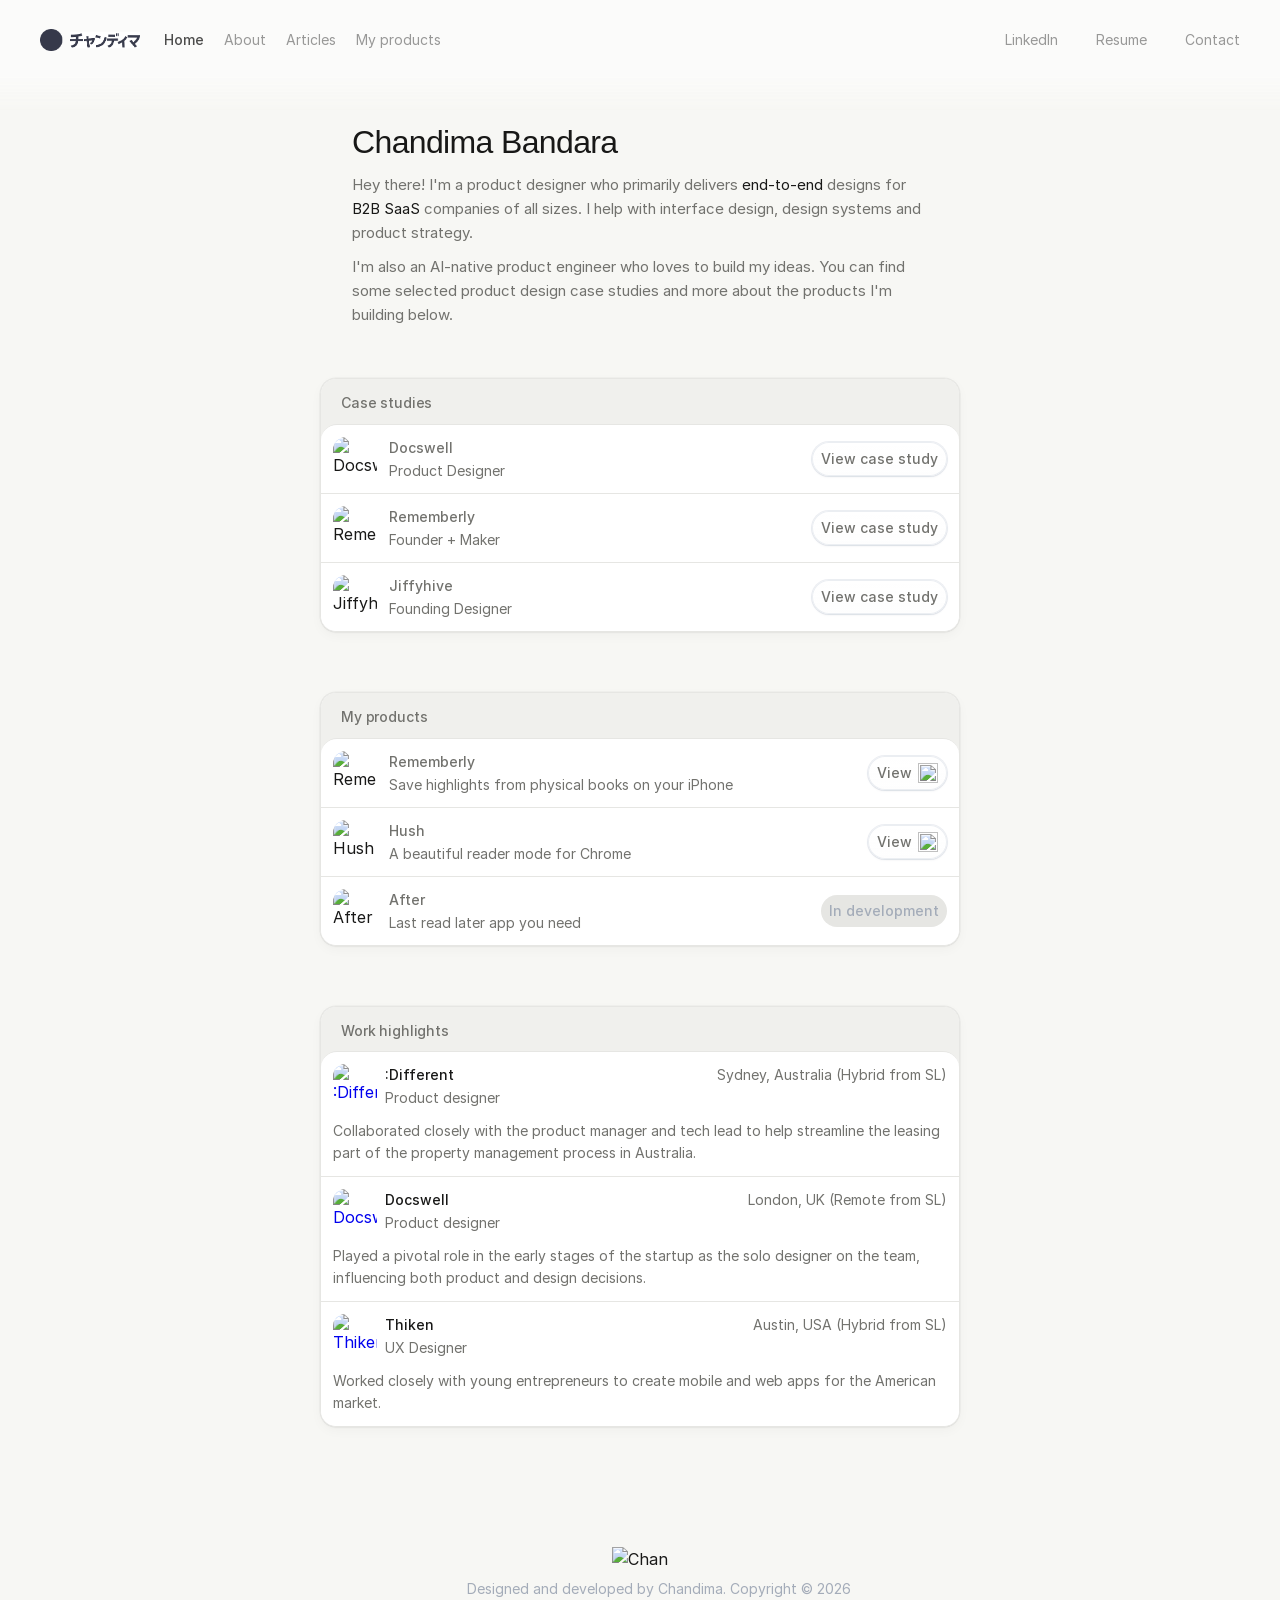
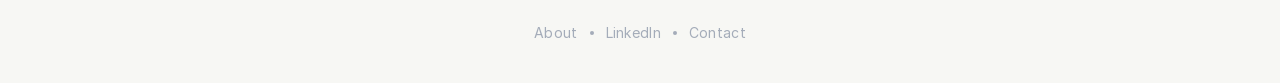
==== commit e8d961af: "inter ont update" ====
--- a/index.html
+++ b/index.html
@@ -17,10 +17,7 @@
 
     <link rel="preconnect" href="https://fonts.googleapis.com" />
     <link rel="preconnect" href="https://fonts.gstatic.com" crossorigin />
-    <link
-      href="https://fonts.googleapis.com/css2?family=Inter:opsz,wght@14..32,400..700&display=swap"
-      rel="stylesheet"
-    />
+    <link rel="stylesheet" href="fonts/inter/inter.css" />
     <link
       href="https://fonts.googleapis.com/css2?family=JetBrains+Mono:wght@400;500;600;700&display=swap"
       rel="stylesheet"
@@ -192,7 +189,6 @@
               <div
                 class="case-card"
                 data-case-study="docswell"
-                data-preview-image="assets/docswell-case-study/docswell-featured.png"
               >
                 <div class="product-card-content">
                   <div class="product-logo-wrapper">
@@ -216,7 +212,6 @@
               <div
                 class="case-card"
                 data-case-study="rememberly"
-                data-preview-image="assets/rememberly-case-study/rememberly-featured.png"
               >
                 <div class="product-card-content">
                   <div class="product-logo-wrapper">
@@ -240,7 +235,6 @@
               <div
                 class="case-card"
                 data-case-study="jiffyhive"
-                data-preview-image="assets/jiffy-case-study/jiffy-featured.png"
               >
                 <div class="product-card-content">
                   <div class="product-logo-wrapper">
--- a/fonts/inter/inter.css
+++ b/fonts/inter/inter.css
@@ -0,0 +1,158 @@
+/*
+Font families defined by this CSS:
+  - InterVariable  variable font for modern web browsers
+  - Inter          static fonts for older web browsers (small optical size)
+  - InterDisplay   static fonts for older web browsers (large optical size)
+
+Usage example:
+  :root { font-family: Inter, sans-serif; }
+  @supports (font-variation-settings: normal) {
+    :root { font-family: InterVariable, sans-serif; }
+  }
+
+*/
+@font-face {
+  font-family: InterVariable;
+  font-style: normal;
+  font-weight: 100 900;
+  font-display: swap;
+  src: url('font-files/InterVariable.woff2') format('woff2');
+}
+@font-face {
+  font-family: InterVariable;
+  font-style: italic;
+  font-weight: 100 900;
+  font-display: swap;
+  src: url('font-files/InterVariable-Italic.woff2') format('woff2');
+}
+/* legacy name "Inter var" (Oct 2023) */
+@font-face { font-family:'Inter var'; font-style:normal; font-weight:100 900; font-display:swap; src: url('font-files/InterVariable.woff2') format('woff2'); }
+@font-face { font-family:'Inter var'; font-style:italic; font-weight:100 900; font-display:swap; src: url('font-files/InterVariable-Italic.woff2') format('woff2'); }
+/* static fonts */
+@font-face { font-family:Inter; font-style:normal; font-weight:100; font-display:swap; src:url("font-files/Inter-Thin.woff2") format("woff2"); }
+@font-face { font-family:Inter; font-style:italic; font-weight:100; font-display:swap; src:url("font-files/Inter-ThinItalic.woff2") format("woff2"); }
+@font-face { font-family:Inter; font-style:normal; font-weight:200; font-display:swap; src:url("font-files/Inter-ExtraLight.woff2") format("woff2"); }
+@font-face { font-family:Inter; font-style:italic; font-weight:200; font-display:swap; src:url("font-files/Inter-ExtraLightItalic.woff2") format("woff2"); }
+@font-face { font-family:Inter; font-style:normal; font-weight:300; font-display:swap; src:url("font-files/Inter-Light.woff2") format("woff2"); }
+@font-face { font-family:Inter; font-style:italic; font-weight:300; font-display:swap; src:url("font-files/Inter-LightItalic.woff2") format("woff2"); }
+@font-face { font-family:Inter; font-style:normal; font-weight:400; font-display:swap; src:url("font-files/Inter-Regular.woff2") format("woff2"); }
+@font-face { font-family:Inter; font-style:italic; font-weight:400; font-display:swap; src:url("font-files/Inter-Italic.woff2") format("woff2"); }
+@font-face { font-family:Inter; font-style:normal; font-weight:500; font-display:swap; src:url("font-files/Inter-Medium.woff2") format("woff2"); }
+@font-face { font-family:Inter; font-style:italic; font-weight:500; font-display:swap; src:url("font-files/Inter-MediumItalic.woff2") format("woff2"); }
+@font-face { font-family:Inter; font-style:normal; font-weight:600; font-display:swap; src:url("font-files/Inter-SemiBold.woff2") format("woff2"); }
+@font-face { font-family:Inter; font-style:italic; font-weight:600; font-display:swap; src:url("font-files/Inter-SemiBoldItalic.woff2") format("woff2"); }
+@font-face { font-family:Inter; font-style:normal; font-weight:700; font-display:swap; src:url("font-files/Inter-Bold.woff2") format("woff2"); }
+@font-face { font-family:Inter; font-style:italic; font-weight:700; font-display:swap; src:url("font-files/Inter-BoldItalic.woff2") format("woff2"); }
+@font-face { font-family:Inter; font-style:normal; font-weight:800; font-display:swap; src:url("font-files/Inter-ExtraBold.woff2") format("woff2"); }
+@font-face { font-family:Inter; font-style:italic; font-weight:800; font-display:swap; src:url("font-files/Inter-ExtraBoldItalic.woff2") format("woff2"); }
+@font-face { font-family:Inter; font-style:normal; font-weight:900; font-display:swap; src:url("font-files/Inter-Black.woff2") format("woff2"); }
+@font-face { font-family:Inter; font-style:italic; font-weight:900; font-display:swap; src:url("font-files/Inter-BlackItalic.woff2") format("woff2"); }
+@font-face { font-family:InterDisplay; font-style:normal; font-weight:100; font-display:swap; src:url("font-files/InterDisplay-Thin.woff2") format("woff2"); }
+@font-face { font-family:InterDisplay; font-style:italic; font-weight:100; font-display:swap; src:url("font-files/InterDisplay-ThinItalic.woff2") format("woff2"); }
+@font-face { font-family:InterDisplay; font-style:normal; font-weight:200; font-display:swap; src:url("font-files/InterDisplay-ExtraLight.woff2") format("woff2"); }
+@font-face { font-family:InterDisplay; font-style:italic; font-weight:200; font-display:swap; src:url("font-files/InterDisplay-ExtraLightItalic.woff2") format("woff2"); }
+@font-face { font-family:InterDisplay; font-style:normal; font-weight:300; font-display:swap; src:url("font-files/InterDisplay-Light.woff2") format("woff2"); }
+@font-face { font-family:InterDisplay; font-style:italic; font-weight:300; font-display:swap; src:url("font-files/InterDisplay-LightItalic.woff2") format("woff2"); }
+@font-face { font-family:InterDisplay; font-style:normal; font-weight:400; font-display:swap; src:url("font-files/InterDisplay-Regular.woff2") format("woff2"); }
+@font-face { font-family:InterDisplay; font-style:italic; font-weight:400; font-display:swap; src:url("font-files/InterDisplay-Italic.woff2") format("woff2"); }
+@font-face { font-family:InterDisplay; font-style:normal; font-weight:500; font-display:swap; src:url("font-files/InterDisplay-Medium.woff2") format("woff2"); }
+@font-face { font-family:InterDisplay; font-style:italic; font-weight:500; font-display:swap; src:url("font-files/InterDisplay-MediumItalic.woff2") format("woff2"); }
+@font-face { font-family:InterDisplay; font-style:normal; font-weight:600; font-display:swap; src:url("font-files/InterDisplay-SemiBold.woff2") format("woff2"); }
+@font-face { font-family:InterDisplay; font-style:italic; font-weight:600; font-display:swap; src:url("font-files/InterDisplay-SemiBoldItalic.woff2") format("woff2"); }
+@font-face { font-family:InterDisplay; font-style:normal; font-weight:700; font-display:swap; src:url("font-files/InterDisplay-Bold.woff2") format("woff2"); }
+@font-face { font-family:InterDisplay; font-style:italic; font-weight:700; font-display:swap; src:url("font-files/InterDisplay-BoldItalic.woff2") format("woff2"); }
+@font-face { font-family:InterDisplay; font-style:normal; font-weight:800; font-display:swap; src:url("font-files/InterDisplay-ExtraBold.woff2") format("woff2"); }
+@font-face { font-family:InterDisplay; font-style:italic; font-weight:800; font-display:swap; src:url("font-files/InterDisplay-ExtraBoldItalic.woff2") format("woff2"); }
+@font-face { font-family:InterDisplay; font-style:normal; font-weight:900; font-display:swap; src:url("font-files/InterDisplay-Black.woff2") format("woff2"); }
+@font-face { font-family:InterDisplay; font-style:italic; font-weight:900; font-display:swap; src:url("font-files/InterDisplay-BlackItalic.woff2") format("woff2"); }
+
+@font-feature-values InterVariable {
+    @character-variant {
+        cv01: 1; cv02: 2; cv03: 3; cv04: 4; cv05: 5; cv06: 6; cv07: 7; cv08: 8;
+        cv09: 9; cv10: 10; cv11: 11; cv12: 12; cv13: 13;
+        alt-1:            1; /* Alternate one */
+        alt-3:            9; /* Flat-top three */
+        open-4:           2; /* Open four */
+        open-6:           3; /* Open six */
+        open-9:           4; /* Open nine */
+        lc-l-with-tail:   5; /* Lower-case L with tail */
+        simplified-u:     6; /* Simplified u */
+        alt-double-s:     7; /* Alternate German double s */
+        uc-i-with-serif:  8; /* Upper-case i with serif */
+        uc-g-with-spur:  10; /* Capital G with spur */
+        single-story-a:  11; /* Single-story a */
+        compact-lc-f:    12; /* Compact f */
+        compact-lc-t:    13; /* Compact t */
+    }
+    @styleset {
+        ss01: 1; ss02: 2; ss03: 3; ss04: 4; ss05: 5; ss06: 6; ss07: 7; ss08: 8;
+        open-digits: 1;                /* Open digits */
+        disambiguation: 2;             /* Disambiguation (with zero) */
+        disambiguation-except-zero: 4; /* Disambiguation (no zero) */
+        round-quotes-and-commas: 3;    /* Round quotes &amp; commas */
+        square-punctuation: 7;         /* Square punctuation */
+        square-quotes: 8;              /* Square quotes */
+        circled-characters: 5;         /* Circled characters */
+        squared-characters: 6;         /* Squared characters */
+    }
+}
+@font-feature-values Inter {
+    @character-variant {
+        cv01: 1; cv02: 2; cv03: 3; cv04: 4; cv05: 5; cv06: 6; cv07: 7; cv08: 8;
+        cv09: 9; cv10: 10; cv11: 11; cv12: 12; cv13: 13;
+        alt-1:            1; /* Alternate one */
+        alt-3:            9; /* Flat-top three */
+        open-4:           2; /* Open four */
+        open-6:           3; /* Open six */
+        open-9:           4; /* Open nine */
+        lc-l-with-tail:   5; /* Lower-case L with tail */
+        simplified-u:     6; /* Simplified u */
+        alt-double-s:     7; /* Alternate German double s */
+        uc-i-with-serif:  8; /* Upper-case i with serif */
+        uc-g-with-spur:  10; /* Capital G with spur */
+        single-story-a:  11; /* Single-story a */
+        compact-lc-f:    12; /* Compact f */
+        compact-lc-t:    13; /* Compact t */
+    }
+    @styleset {
+        ss01: 1; ss02: 2; ss03: 3; ss04: 4; ss05: 5; ss06: 6; ss07: 7; ss08: 8;
+        open-digits: 1;                /* Open digits */
+        disambiguation: 2;             /* Disambiguation (with zero) */
+        disambiguation-except-zero: 4; /* Disambiguation (no zero) */
+        round-quotes-and-commas: 3;    /* Round quotes &amp; commas */
+        square-punctuation: 7;         /* Square punctuation */
+        square-quotes: 8;              /* Square quotes */
+        circled-characters: 5;         /* Circled characters */
+        squared-characters: 6;         /* Squared characters */
+    }
+}
+@font-feature-values InterDisplay {
+    @character-variant {
+        cv01: 1; cv02: 2; cv03: 3; cv04: 4; cv05: 5; cv06: 6; cv07: 7; cv08: 8;
+        cv09: 9; cv10: 10; cv11: 11; cv12: 12; cv13: 13;
+        alt-1:            1; /* Alternate one */
+        alt-3:            9; /* Flat-top three */
+        open-4:           2; /* Open four */
+        open-6:           3; /* Open six */
+        open-9:           4; /* Open nine */
+        lc-l-with-tail:   5; /* Lower-case L with tail */
+        simplified-u:     6; /* Simplified u */
+        alt-double-s:     7; /* Alternate German double s */
+        uc-i-with-serif:  8; /* Upper-case i with serif */
+        uc-g-with-spur:  10; /* Capital G with spur */
+        single-story-a:  11; /* Single-story a */
+        compact-lc-f:    12; /* Compact f */
+        compact-lc-t:    13; /* Compact t */
+    }
+    @styleset {
+        ss01: 1; ss02: 2; ss03: 3; ss04: 4; ss05: 5; ss06: 6; ss07: 7; ss08: 8;
+        open-digits: 1;                /* Open digits */
+        disambiguation: 2;             /* Disambiguation (with zero) */
+        disambiguation-except-zero: 4; /* Disambiguation (no zero) */
+        round-quotes-and-commas: 3;    /* Round quotes &amp; commas */
+        square-punctuation: 7;         /* Square punctuation */
+        square-quotes: 8;              /* Square quotes */
+        circled-characters: 5;         /* Circled characters */
+        squared-characters: 6;         /* Squared characters */
+    }
+}
--- a/styles.css
+++ b/styles.css
@@ -3007,39 +3007,7 @@
 
 
 
-/* ── Case Study Hover Preview (desktop only) ── */
-@media (min-width: 769px) and (pointer: fine) {
-  .case-study-hover-preview {
-    position: fixed;
-    left: 0;
-    top: 0;
-    z-index: 9002;
-    width: 420px;
-    max-width: min(52vw, 480px);
-    opacity: 0;
-    pointer-events: none;
-    will-change: transform, opacity;
-    transition: opacity 0.22s ease;
-    transform: translate3d(var(--peek-x, -9999px), var(--peek-y, -9999px), 0)
-      translate(-50%, calc(-100% - 18px));
-  }
-
-  .case-study-hover-preview.active {
-    opacity: 1;
-  }
-
-  .case-study-hover-preview img {
-    width: 100%;
-    height: auto;
-    border-radius: 10px;
-    display: block;
-    background: #fff;
-    border: 0.5px solid rgba(0, 0, 0, 0.08);
-    box-shadow:
-      0 18px 48px rgba(0, 0, 0, 0.14),
-      0 6px 18px rgba(0, 0, 0, 0.06);
-  }
-}
+
 
 /* Enhanced button animations */
 
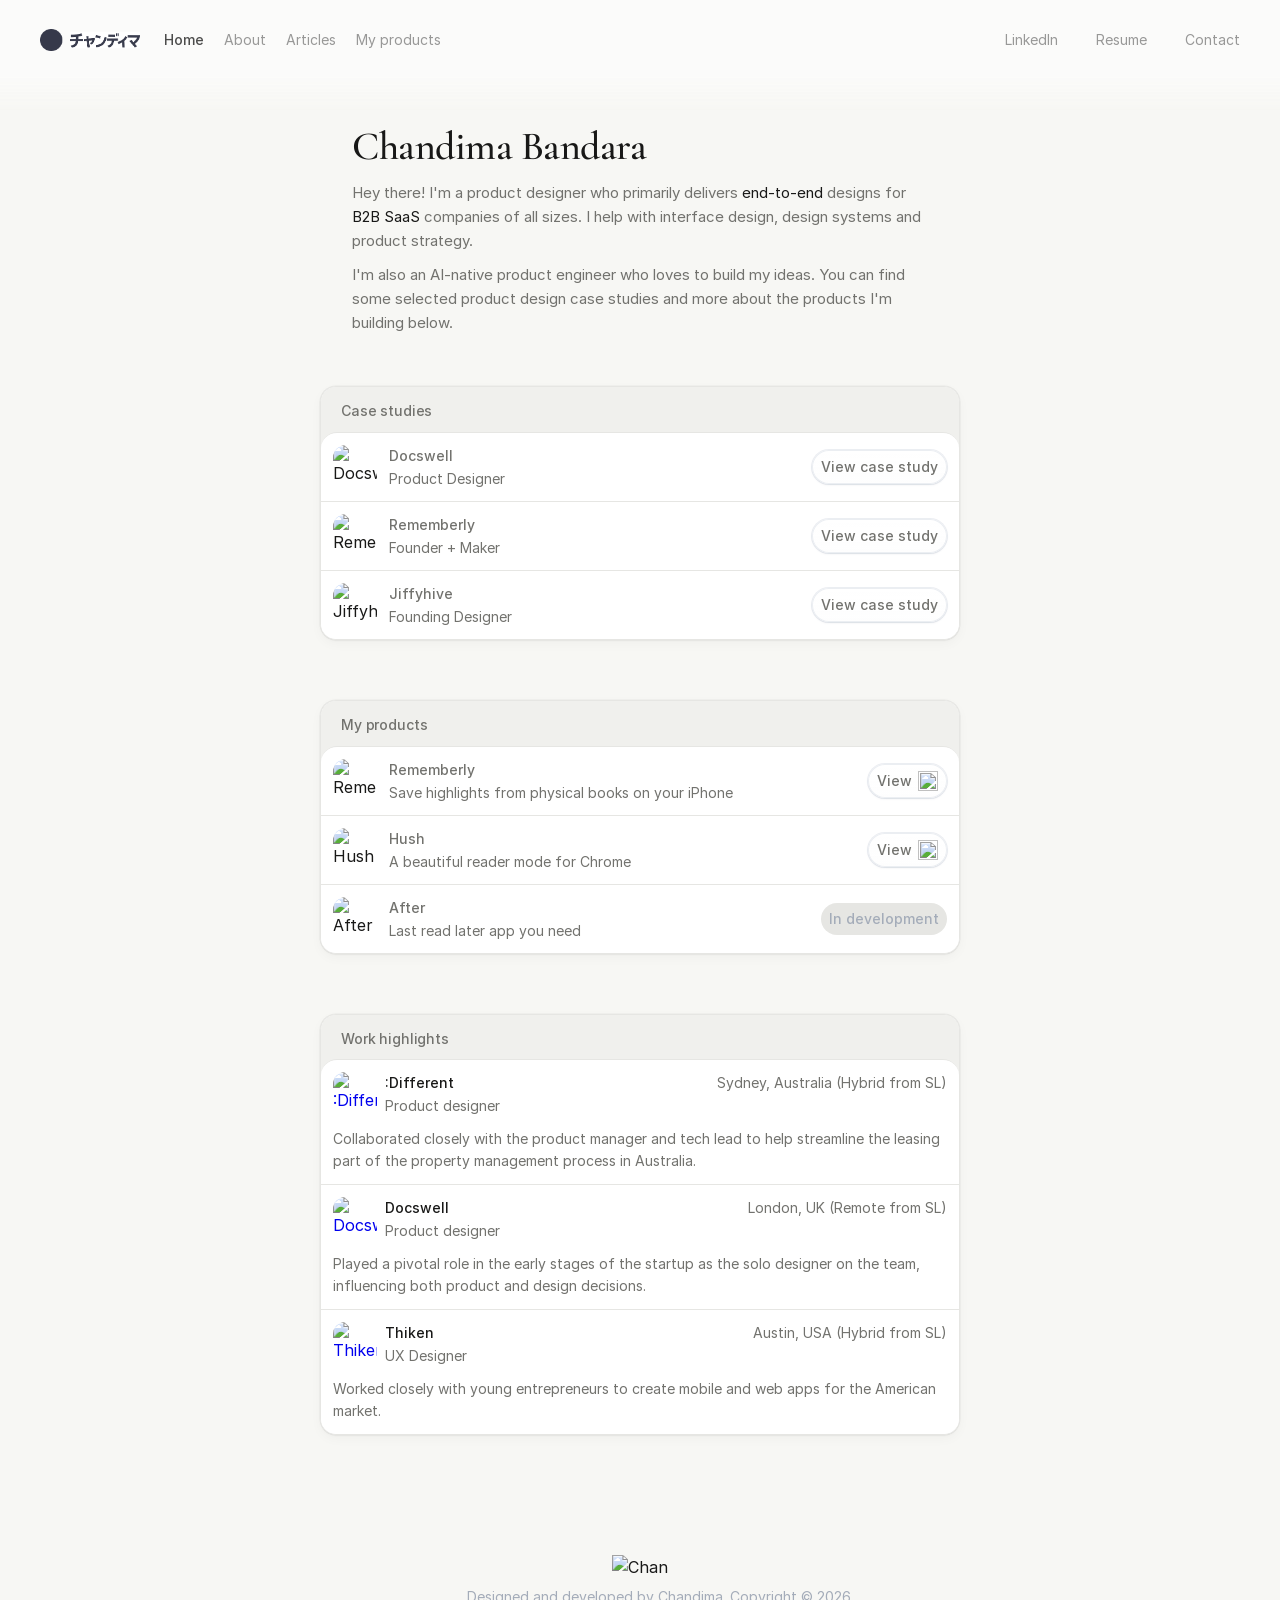
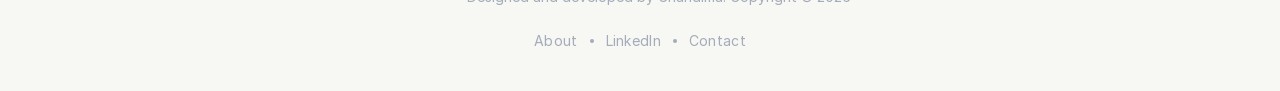
==== commit adaa0853: "title updates" ====
--- a/index.html
+++ b/index.html
@@ -18,6 +18,7 @@
     <link rel="preconnect" href="https://fonts.googleapis.com" />
     <link rel="preconnect" href="https://fonts.gstatic.com" crossorigin />
     <link rel="stylesheet" href="fonts/inter/inter.css" />
+    <link rel="stylesheet" href="fonts/cormorant_garamond/cormorant_garamond.css" />
     <link
       href="https://fonts.googleapis.com/css2?family=JetBrains+Mono:wght@400;500;600;700&display=swap"
       rel="stylesheet"
--- a/fonts/cormorant_garamond/cormorant_garamond.css
+++ b/fonts/cormorant_garamond/cormorant_garamond.css
@@ -0,0 +1,14 @@
+@font-face {
+  font-family: 'Cormorant Garamond';
+  font-style: normal;
+  font-weight: 300 700;
+  font-display: swap;
+  src: url('CormorantGaramond-Variable.ttf') format('truetype');
+}
+@font-face {
+  font-family: 'Cormorant Garamond';
+  font-style: italic;
+  font-weight: 300 700;
+  font-display: swap;
+  src: url('CormorantGaramond-Italic-Variable.ttf') format('truetype');
+}
--- a/styles.css
+++ b/styles.css
@@ -520,19 +520,10 @@
 }
 
 #about-modal .about-hero-title {
-  font-family:
-    'Inter Display',
-    -apple-system,
-    BlinkMacSystemFont,
-    'Segoe UI',
-    Roboto,
-    'Helvetica Neue',
-    Arial,
-    sans-serif;
-  font-size: 32px;
-  line-height: 38px;
-  font-weight: 500;
-  letter-spacing: -0.02em;
+  font-size: 40px;
+  line-height: 1.15;
+  font-weight: 550;
+  letter-spacing: -0.5px;
   color: var(--text-primary);
   margin: 0;
 }
@@ -1053,21 +1044,18 @@
 }
 
 .hero-title {
-  font-size: 32px;
-  line-height: 38px;
-  font-weight: 500;
-  letter-spacing: -0.02em;
+  font-family:
+    'Cormorant Garamond',
+    Georgia,
+    'Times New Roman',
+    serif;
+  font-size: 40px;
+  font-weight: 550;
+  line-height: 1.15;
+  letter-spacing: -0.5px;
+  font-style: normal;
   color: var(--text-primary);
   margin: 0;
-  font-family:
-    'Inter Display',
-    -apple-system,
-    BlinkMacSystemFont,
-    'Segoe UI',
-    Roboto,
-    'Helvetica Neue',
-    Arial,
-    sans-serif;
 }
 
 /* Force precise two-line layout for hero title on desktop */
@@ -1196,19 +1184,16 @@
 
 .case-study-title {
   font-family:
-    'Inter Display',
-    -apple-system,
-    BlinkMacSystemFont,
-    'Segoe UI',
-    Roboto,
-    'Helvetica Neue',
-    Arial,
-    sans-serif;
-  font-size: 32px;
-  font-weight: 500;
-  line-height: 40px;
-  letter-spacing: -0.28px;
-  font-variation-settings: 'opsz' 32;
+    'Cormorant Garamond',
+    Georgia,
+    'Times New Roman',
+    serif;
+  font-size: 40px;
+  font-weight: 550;
+  line-height: 1.15;
+  letter-spacing: -0.5px;
+  font-style: normal;
+  max-width: 576px;
   color: var(--text-muted);
   margin: 0;
 }
@@ -2716,8 +2701,8 @@
 
   .hero-title {
     font-size: 28px;
-    line-height: 36px;
-    letter-spacing: -0.02em;
+    line-height: 1.15;
+    letter-spacing: -0.5px;
   }
 
   /* Allow wrapping on smaller screens */
@@ -3245,8 +3230,8 @@
   }
   #about-modal .about-hero-title {
     font-size: 28px;
-    line-height: 36px;
-    letter-spacing: -0.02em;
+    line-height: 1.15;
+    letter-spacing: -0.5px;
     text-align: left;
   }
   #about-modal .about-modal-right {
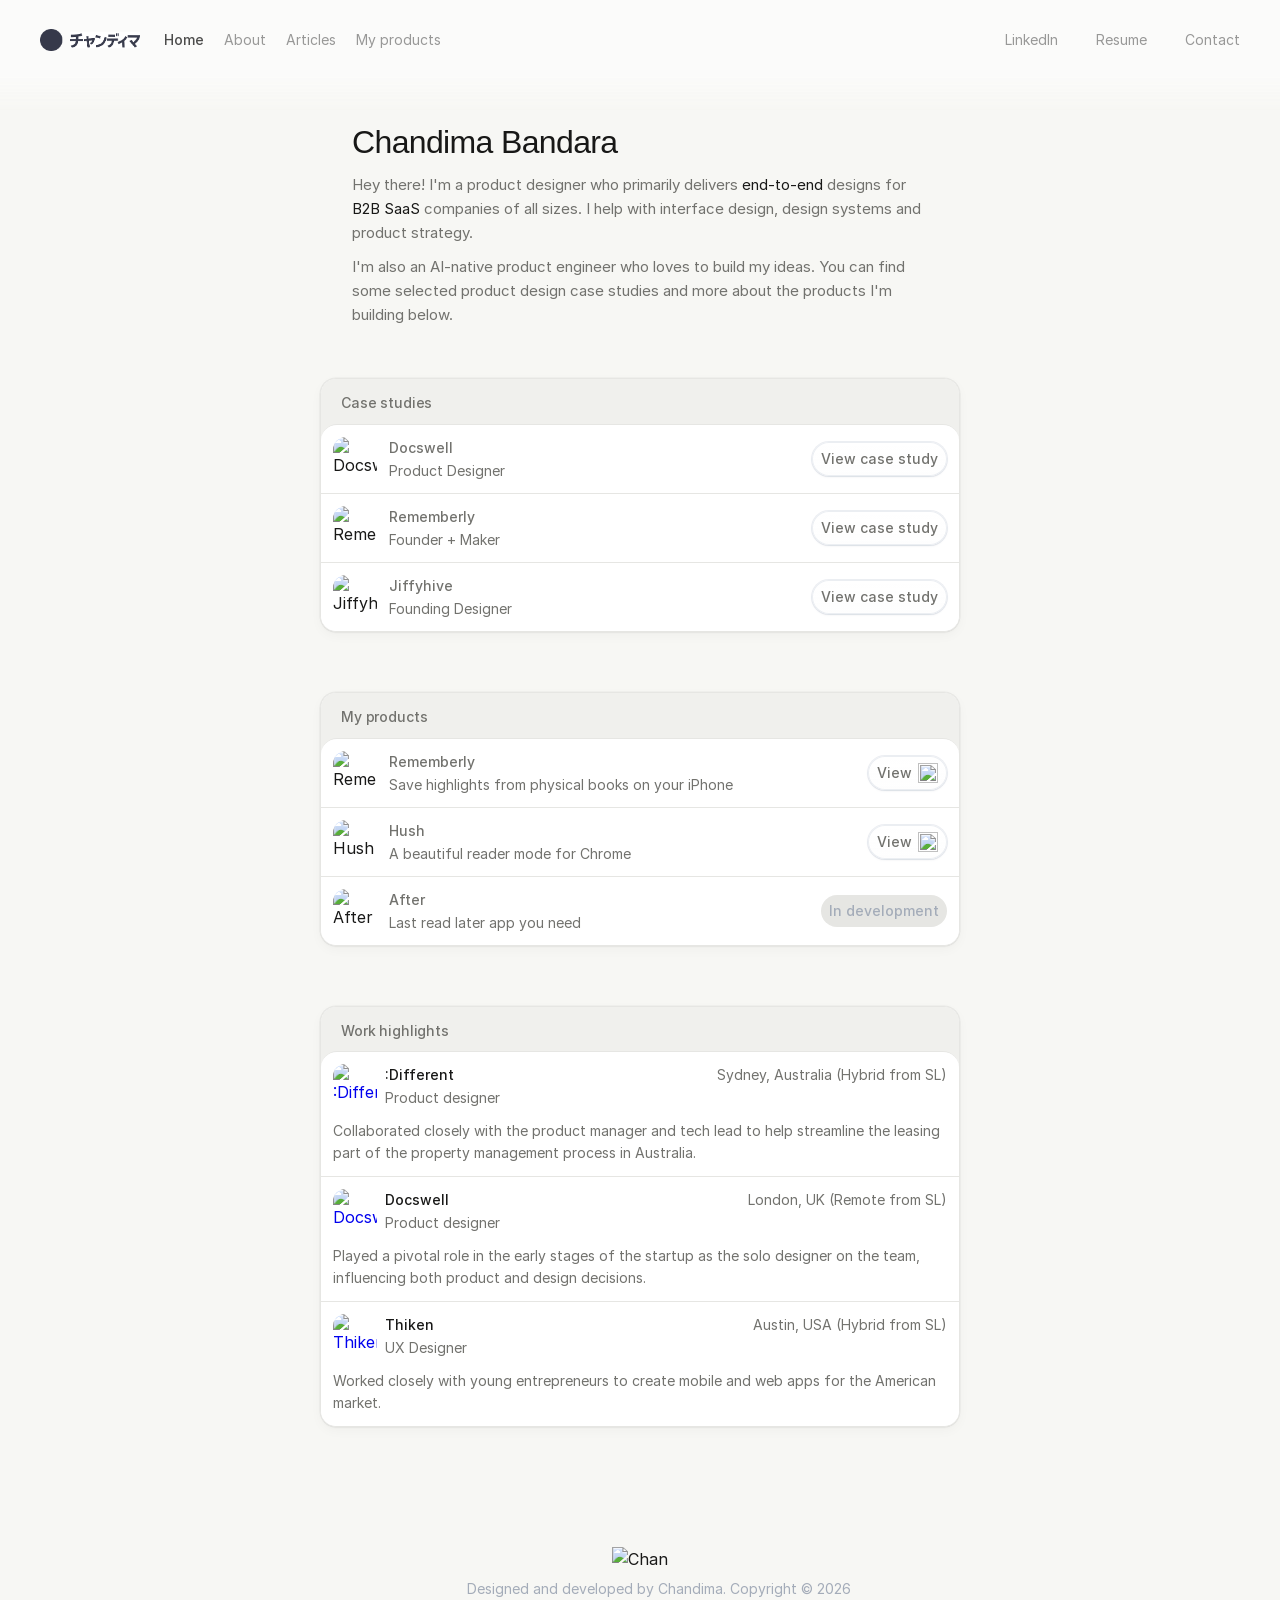
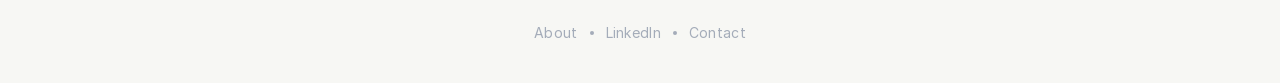
==== commit 1980159e: "font back to interdisplay heading" ====
--- a/styles.css
+++ b/styles.css
@@ -520,10 +520,19 @@
 }
 
 #about-modal .about-hero-title {
-  font-size: 40px;
-  line-height: 1.15;
-  font-weight: 550;
-  letter-spacing: -0.5px;
+  font-family:
+    'Inter Display',
+    -apple-system,
+    BlinkMacSystemFont,
+    'Segoe UI',
+    Roboto,
+    'Helvetica Neue',
+    Arial,
+    sans-serif;
+  font-size: 32px;
+  line-height: 38px;
+  font-weight: 500;
+  letter-spacing: -0.02em;
   color: var(--text-primary);
   margin: 0;
 }
@@ -1044,18 +1053,21 @@
 }
 
 .hero-title {
-  font-family:
-    'Cormorant Garamond',
-    Georgia,
-    'Times New Roman',
-    serif;
-  font-size: 40px;
-  font-weight: 550;
-  line-height: 1.15;
-  letter-spacing: -0.5px;
-  font-style: normal;
+  font-size: 32px;
+  line-height: 38px;
+  font-weight: 500;
+  letter-spacing: -0.02em;
   color: var(--text-primary);
   margin: 0;
+  font-family:
+    'Inter Display',
+    -apple-system,
+    BlinkMacSystemFont,
+    'Segoe UI',
+    Roboto,
+    'Helvetica Neue',
+    Arial,
+    sans-serif;
 }
 
 /* Force precise two-line layout for hero title on desktop */
@@ -1184,16 +1196,19 @@
 
 .case-study-title {
   font-family:
-    'Cormorant Garamond',
-    Georgia,
-    'Times New Roman',
-    serif;
-  font-size: 40px;
-  font-weight: 550;
-  line-height: 1.15;
-  letter-spacing: -0.5px;
-  font-style: normal;
-  max-width: 576px;
+    'Inter Display',
+    -apple-system,
+    BlinkMacSystemFont,
+    'Segoe UI',
+    Roboto,
+    'Helvetica Neue',
+    Arial,
+    sans-serif;
+  font-size: 32px;
+  font-weight: 500;
+  line-height: 40px;
+  letter-spacing: -0.28px;
+  font-variation-settings: 'opsz' 32;
   color: var(--text-muted);
   margin: 0;
 }
@@ -2701,8 +2716,8 @@
 
   .hero-title {
     font-size: 28px;
-    line-height: 1.15;
-    letter-spacing: -0.5px;
+    line-height: 36px;
+    letter-spacing: -0.02em;
   }
 
   /* Allow wrapping on smaller screens */
@@ -3230,8 +3245,8 @@
   }
   #about-modal .about-hero-title {
     font-size: 28px;
-    line-height: 1.15;
-    letter-spacing: -0.5px;
+    line-height: 36px;
+    letter-spacing: -0.02em;
     text-align: left;
   }
   #about-modal .about-modal-right {
@@ -3585,3 +3600,31 @@
   padding-bottom: 20px;
 }
 
+/* Article page date */
+.article-date {
+  font-family:
+    'Inter',
+    -apple-system,
+    BlinkMacSystemFont,
+    'Segoe UI',
+    Roboto,
+    'Helvetica Neue',
+    Arial,
+    sans-serif;
+  font-size: 14px;
+  font-weight: 400;
+  line-height: 20px;
+  color: rgba(0, 0, 0, 0.4);
+  display: block;
+  margin: 0;
+}
+
+/* Article page: align header with body content */
+.article-page .case-study-header {
+  max-width: 640px;
+}
+
+.article-page .case-study-title {
+  max-width: 640px;
+}
+
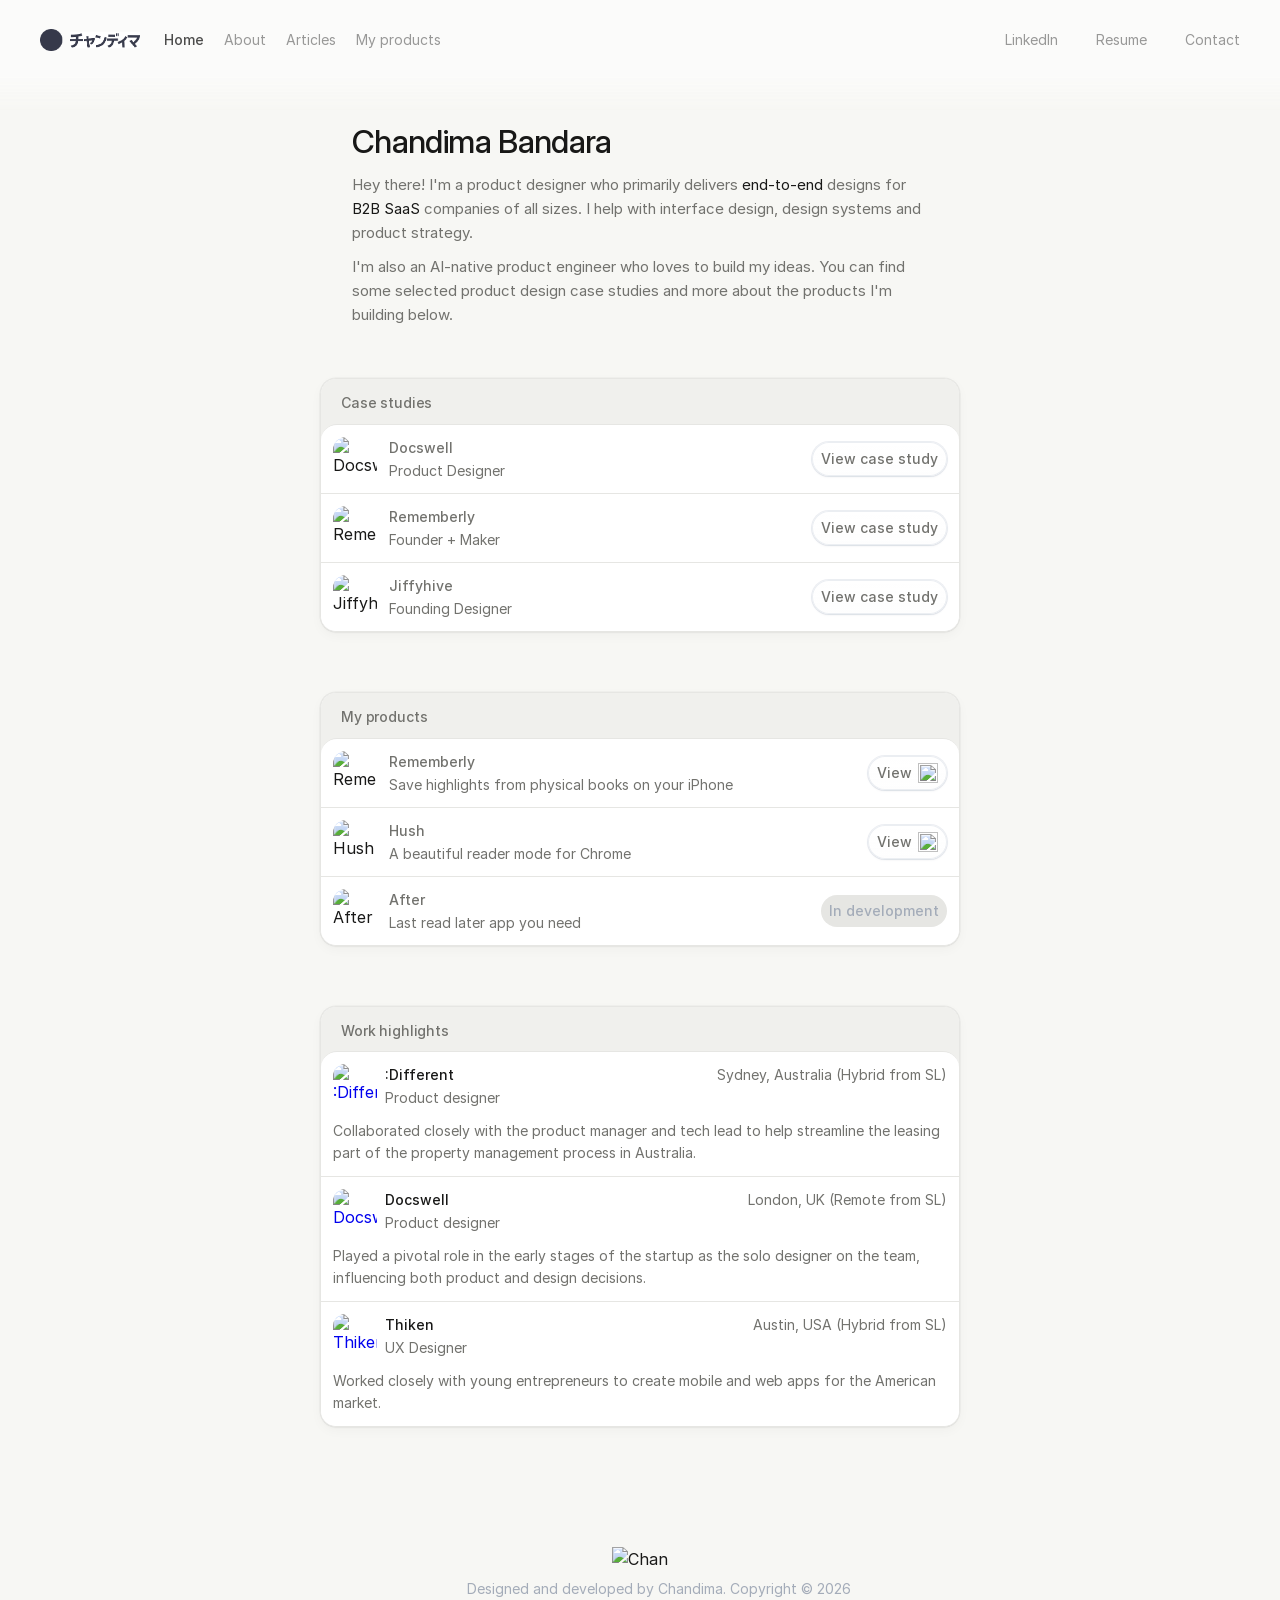
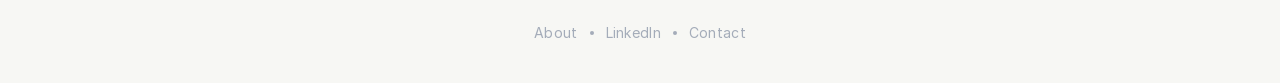
==== commit 086c452a: "font fix" ====
--- a/index.html
+++ b/index.html
@@ -15,14 +15,7 @@
     <link rel="apple-touch-icon" sizes="180x180" href="assets/favicon/apple-touch-icon.png" />
     <link rel="manifest" href="assets/favicon/site.webmanifest" />
 
-    <link rel="preconnect" href="https://fonts.googleapis.com" />
-    <link rel="preconnect" href="https://fonts.gstatic.com" crossorigin />
     <link rel="stylesheet" href="fonts/inter/inter.css" />
-    <link rel="stylesheet" href="fonts/cormorant_garamond/cormorant_garamond.css" />
-    <link
-      href="https://fonts.googleapis.com/css2?family=JetBrains+Mono:wght@400;500;600;700&display=swap"
-      rel="stylesheet"
-    />
     <link rel="stylesheet" href="styles.css" />
 
 
--- a/styles.css
+++ b/styles.css
@@ -521,7 +521,7 @@
 
 #about-modal .about-hero-title {
   font-family:
-    'Inter Display',
+    'InterDisplay',
     -apple-system,
     BlinkMacSystemFont,
     'Segoe UI',
@@ -1060,7 +1060,7 @@
   color: var(--text-primary);
   margin: 0;
   font-family:
-    'Inter Display',
+    'InterDisplay',
     -apple-system,
     BlinkMacSystemFont,
     'Segoe UI',
@@ -1196,7 +1196,7 @@
 
 .case-study-title {
   font-family:
-    'Inter Display',
+    'InterDisplay',
     -apple-system,
     BlinkMacSystemFont,
     'Segoe UI',
@@ -2474,7 +2474,7 @@
   gap: 24px;
 }
 .footer-thankyou {
-  font-family: 'JetBrains Mono', monospace;
+  font-family: 'Inter', sans-serif;
   font-size: 14px;
   color: var(--text-normal);
   text-transform: uppercase;
@@ -2483,7 +2483,7 @@
   font-weight: 400;
 }
 .footer-credit {
-  font-family: 'JetBrains Mono', monospace;
+  font-family: 'Inter', sans-serif;
   font-size: 14px;
   color: var(--text-normal);
   text-transform: uppercase;
@@ -2500,7 +2500,7 @@
   align-items: center;
 }
 .footer-link {
-  font-family: 'JetBrains Mono', monospace;
+  font-family: 'Inter', sans-serif;
   font-size: 14px;
   color: var(--text-normal);
   text-transform: uppercase;
@@ -2513,7 +2513,7 @@
   color: var(--text-muted);
 }
 .footer-copyright {
-  font-family: 'JetBrains Mono', monospace;
+  font-family: 'Inter', sans-serif;
   font-size: 14px;
   color: var(--text-normal);
   text-transform: uppercase;
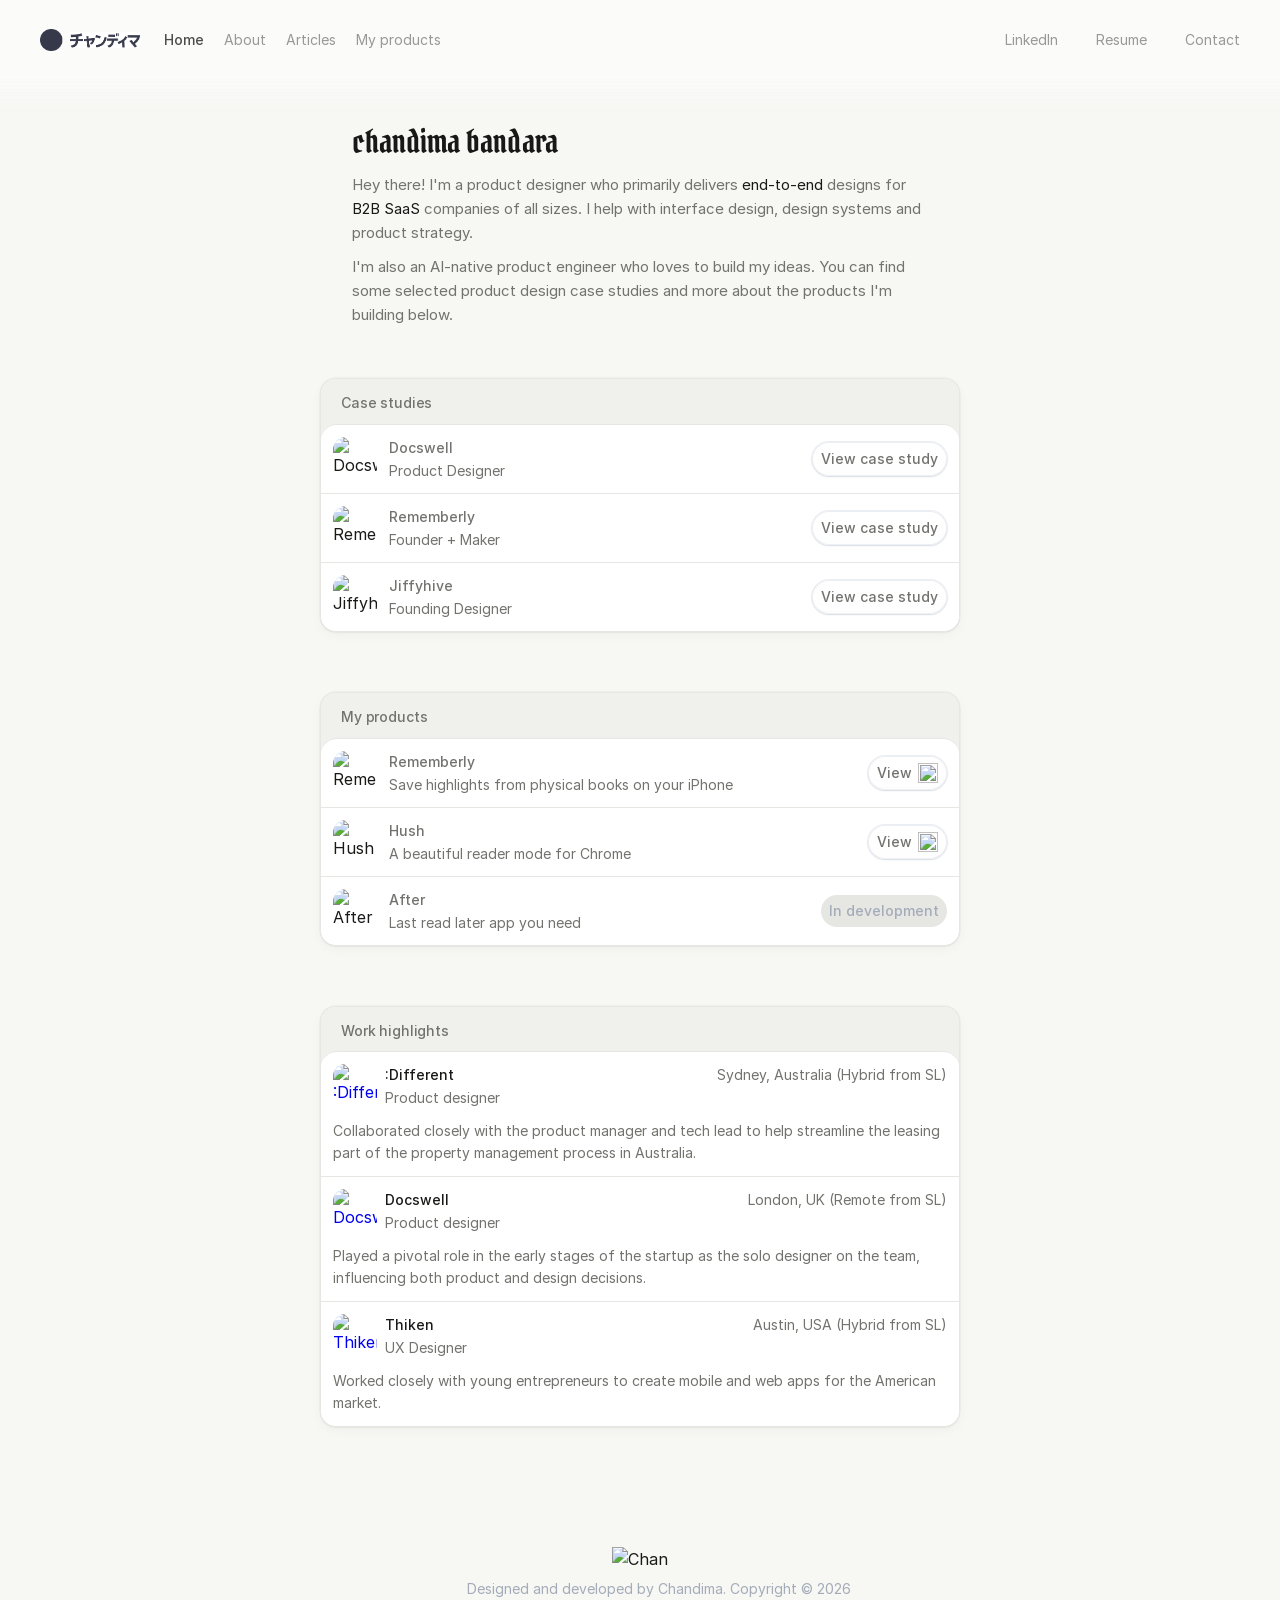
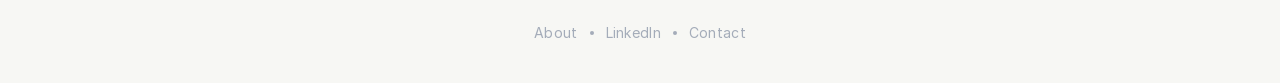
==== commit 2fd2c223: "homepage heading" ====
--- a/index.html
+++ b/index.html
@@ -16,6 +16,7 @@
     <link rel="manifest" href="assets/favicon/site.webmanifest" />
 
     <link rel="stylesheet" href="fonts/inter/inter.css" />
+    <link rel="stylesheet" href="fonts/Pirata_One/pirata_one.css" />
     <link rel="stylesheet" href="styles.css" />
 
 
@@ -83,7 +84,7 @@
       gtag('config', 'G-MLHM3Q5T0Y');
     </script>
   </head>
-  <body>
+  <body class="home">
 
     <div class="home page-root">
       <!-- Navbar -->
@@ -157,7 +158,7 @@
         <section class="hero">
           <div class="hero-content">
             <div class="hero-text">
-              <h1 class="hero-title">Chandima Bandara</h1>
+              <h1 class="hero-title">chandima bandara</h1>
             </div>
             <div class="hero-body">
               <p class="body-text">
--- a/fonts/Pirata_One/pirata_one.css
+++ b/fonts/Pirata_One/pirata_one.css
@@ -0,0 +1,7 @@
+@font-face {
+  font-family: 'Pirata One';
+  font-style: normal;
+  font-weight: 400;
+  font-display: swap;
+  src: url('PirataOne-Regular.ttf') format('truetype');
+}
--- a/styles.css
+++ b/styles.css
@@ -312,6 +312,7 @@
   --border-regular: var(--color-surface-sunken);
   --card-role-text: rgba(0, 0, 0, 0.6);
   --article-title: var(--text-muted);
+  --article-body-text: var(--gray-700);
   --article-button-bg: var(--white);
   --article-button-border: rgba(18, 55, 105, 0.08);
   --article-button-shadow: rgba(164, 172, 185, 0.24);
@@ -1070,6 +1071,21 @@
     sans-serif;
 }
 
+body.home .hero-title {
+  font-family:
+    'Pirata One',
+    'InterDisplay',
+    -apple-system,
+    BlinkMacSystemFont,
+    'Segoe UI',
+    Roboto,
+    'Helvetica Neue',
+    Arial,
+    sans-serif;
+  font-weight: 400;
+  letter-spacing: normal;
+}
+
 /* Force precise two-line layout for hero title on desktop */
 .hero-line {
   white-space: nowrap;
@@ -2402,7 +2418,6 @@
   line-height: 1;
   color: var(--text-muted);
   letter-spacing: 0.05em;
-  text-transform: uppercase;
   white-space: nowrap;
 }
 
@@ -3476,8 +3491,11 @@
 }
 
 .case-study-page-content .case-study-title,
-.case-study-page-content .case-study-company,
 .case-study-page-content .case-study-body-heading {
+  color: var(--article-body-text);
+}
+
+.case-study-page-content .case-study-company {
   color: var(--text-muted);
 }
 
@@ -3487,7 +3505,7 @@
 
 .case-study-page-content .case-study-section-text,
 .case-study-page-content .case-study-description {
-  color: var(--text-primary);
+  color: var(--article-body-text);
 }
 
 .case-study-page-content .case-study-role {
